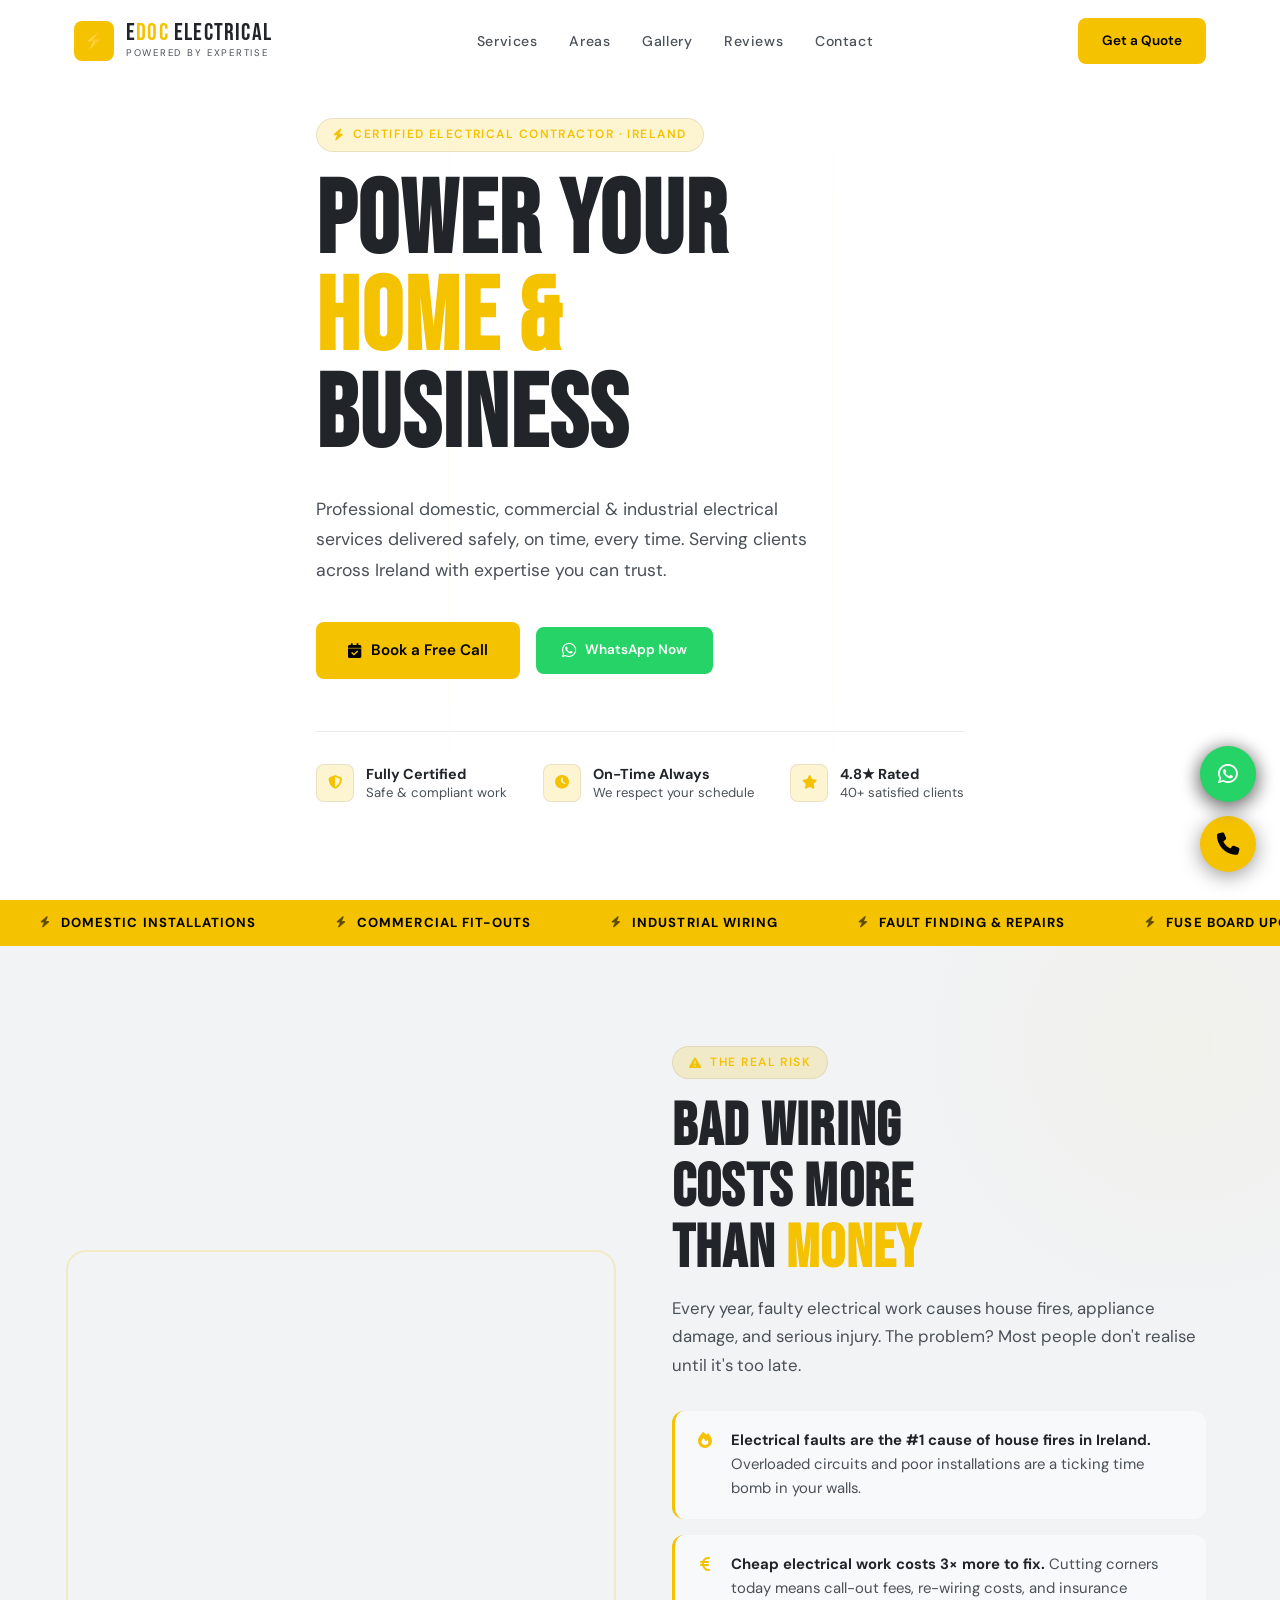
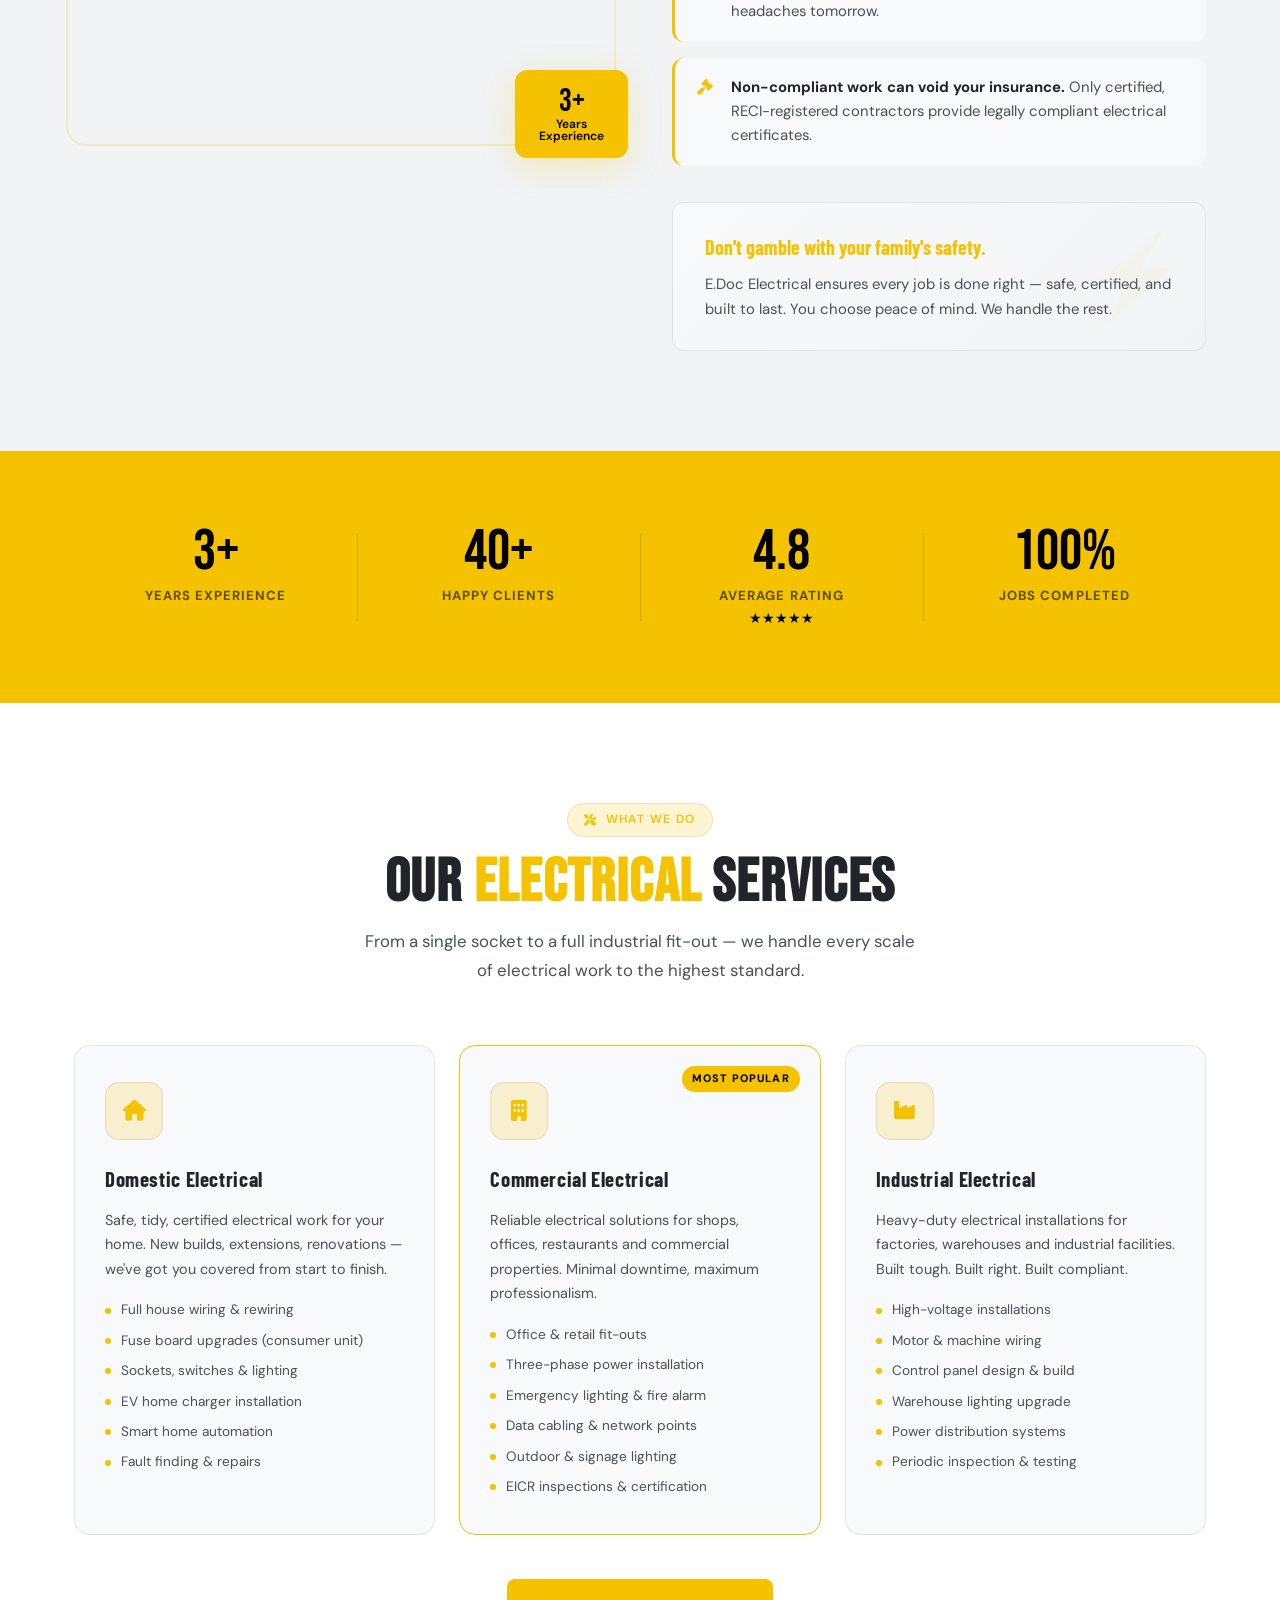
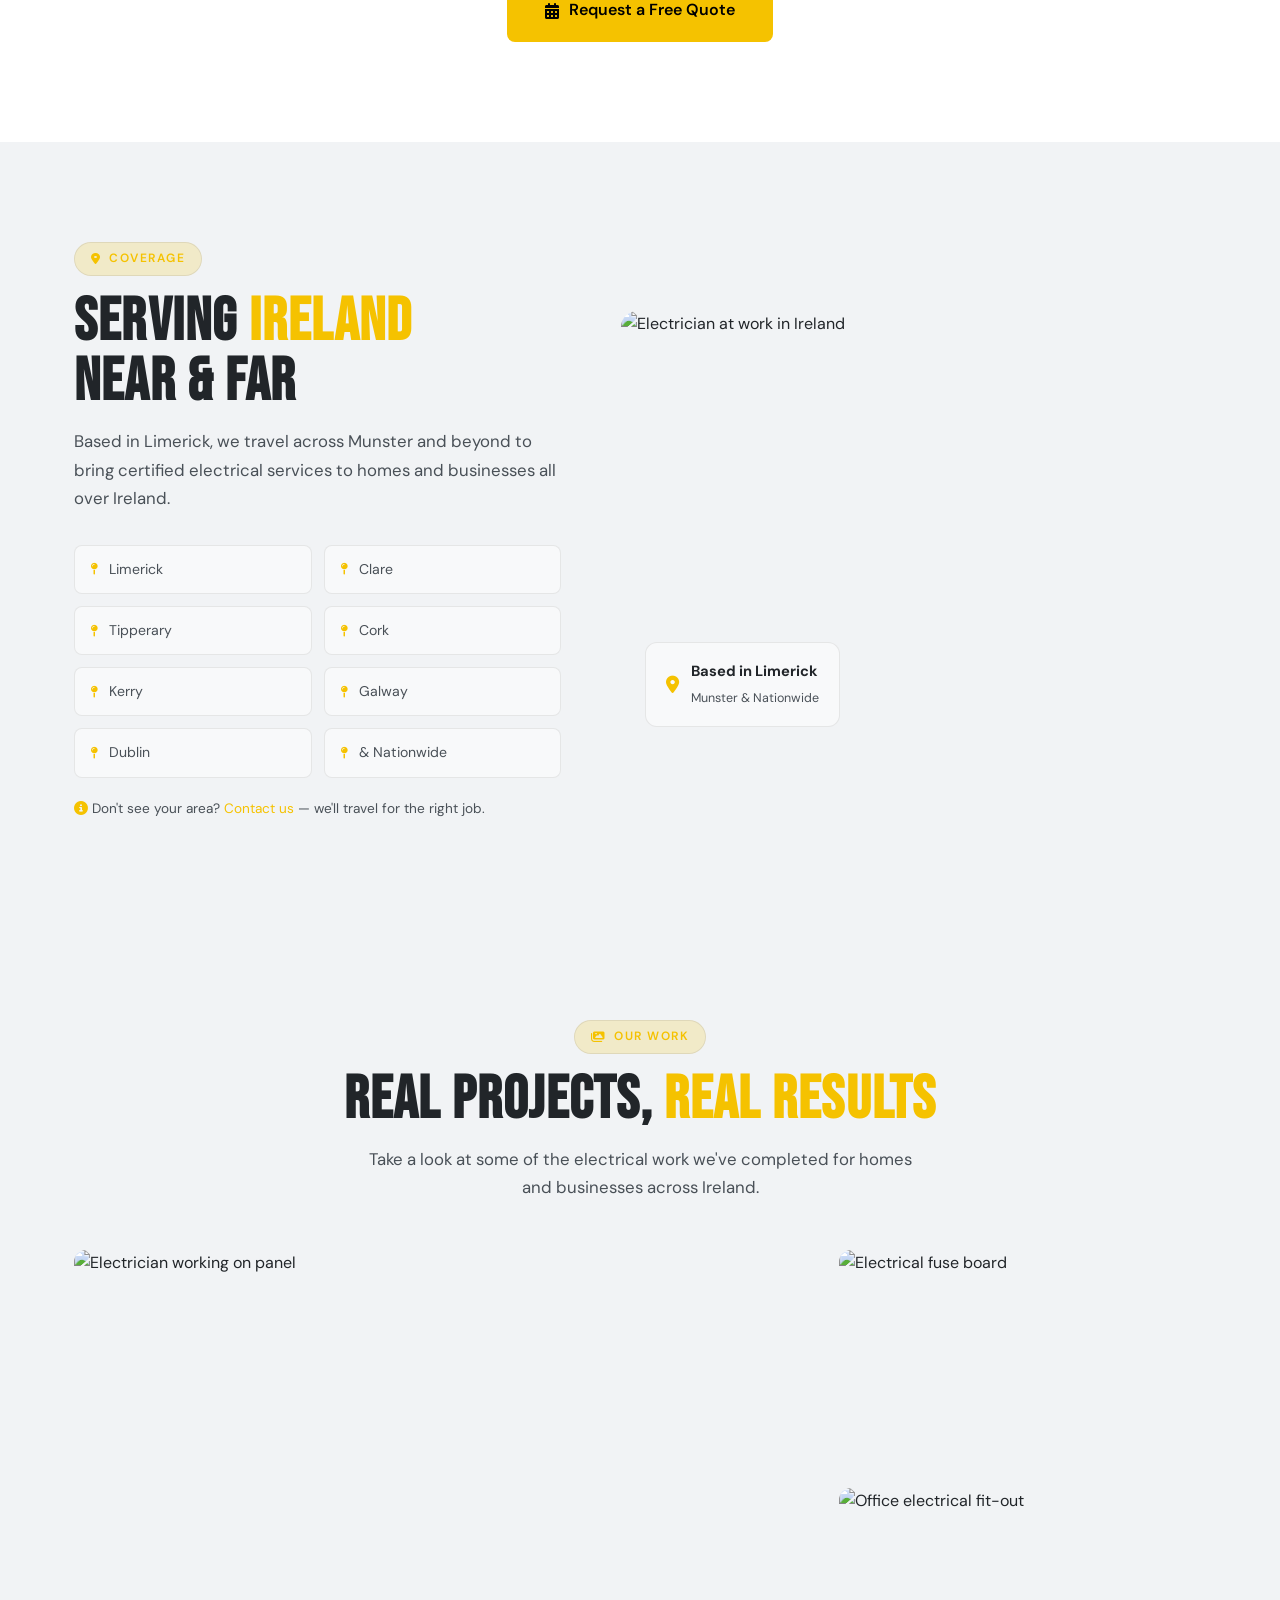
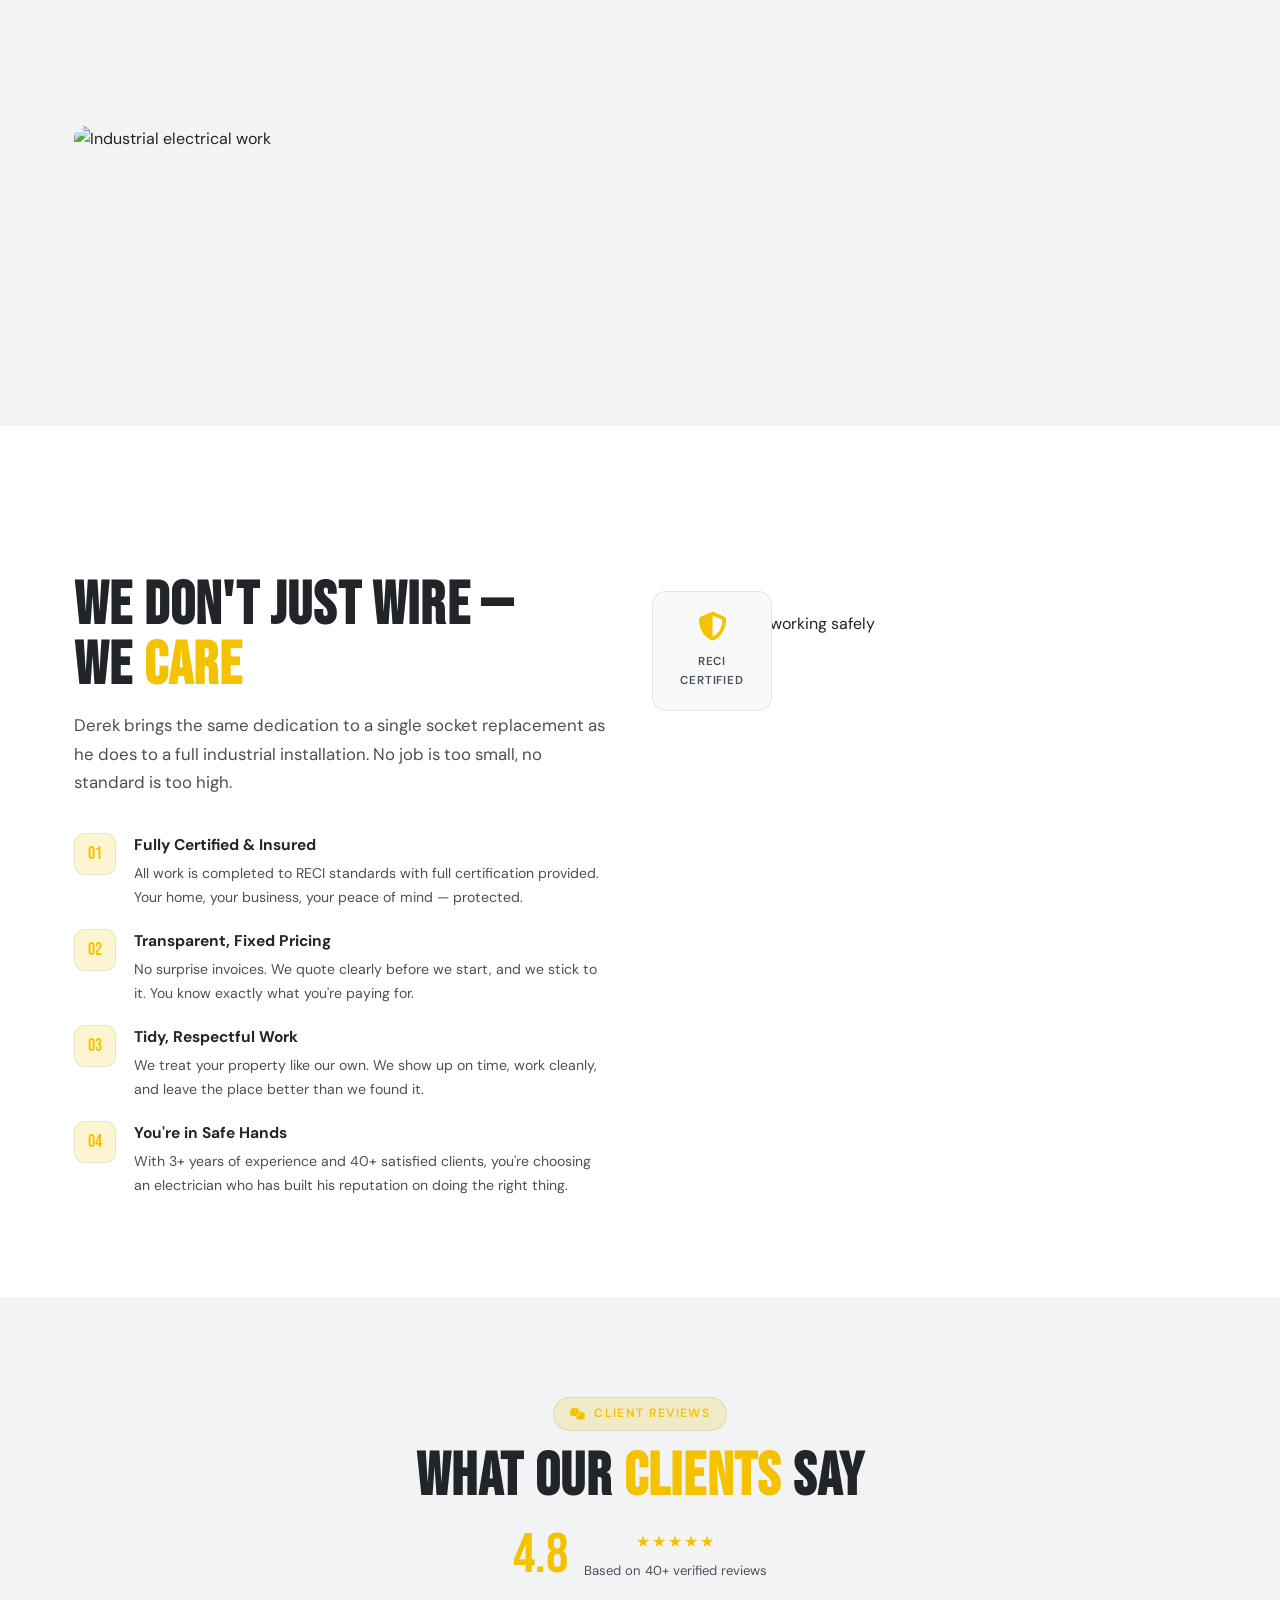
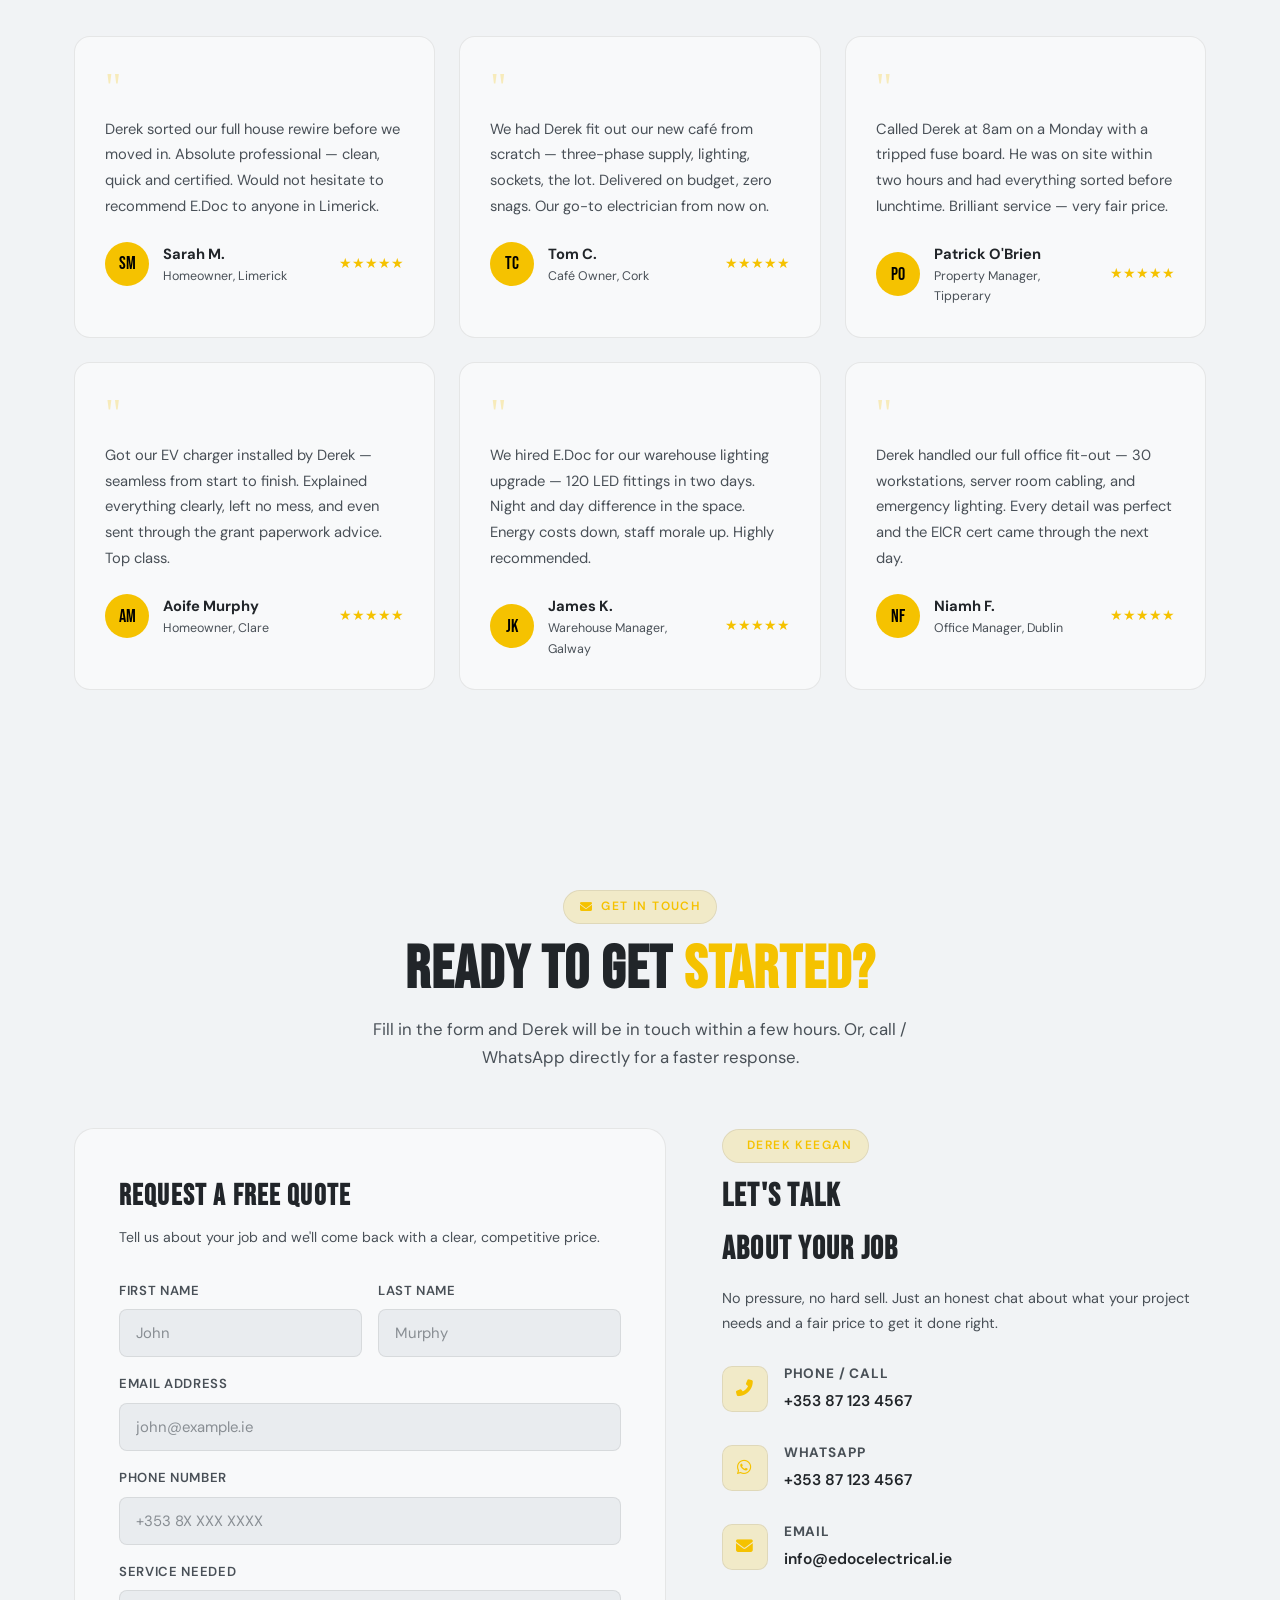
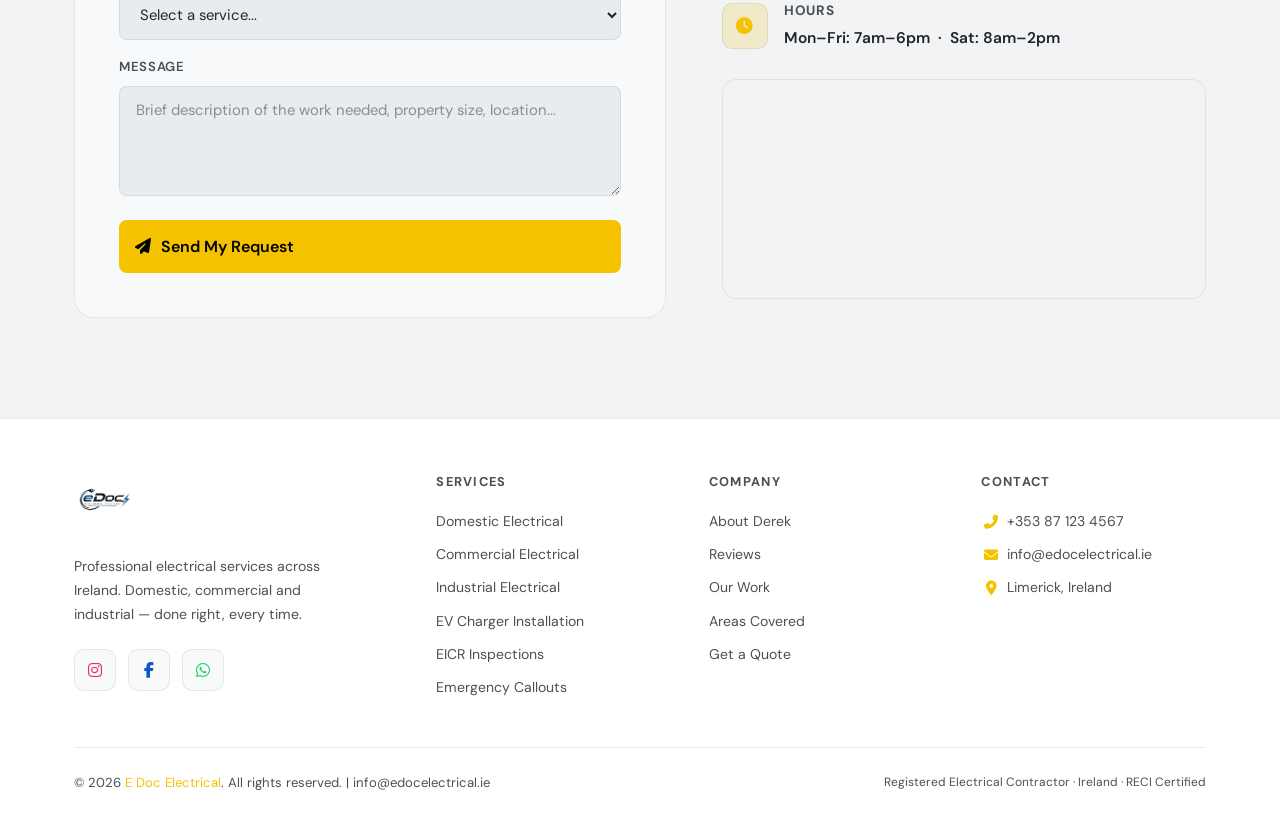
==== index.html @ 32461d90 "Rename index_1.html to index.html for deployment" ====
<!DOCTYPE html>
<html lang="en">
<head>
  <meta charset="UTF-8" />
  <meta name="viewport" content="width=device-width, initial-scale=1.0" />
  <title>E Doc Electrical | Domestic · Commercial · Industrial | Ireland</title>
  <meta name="description" content="Trusted electrical services across Ireland. Domestic, Commercial & Industrial. Fully certified, 3+ years experience, 40+ happy clients. Contact Derek Keegan today." />
  <meta name="keywords" content="electrician ireland, electrical services ireland, domestic electrician, commercial electrician, industrial electrician, Derek Keegan electrician" />
  <!-- Fonts -->
  <link rel="preconnect" href="https://fonts.googleapis.com" />
  <link rel="stylesheet" href="style.css">
  
  <link href="https://fonts.googleapis.com/css2?family=Bebas+Neue&family=DM+Sans:ital,wght@0,300;0,400;0,500;0,600;0,700;1,400&family=Barlow+Condensed:wght@400;500;600;700&display=swap" rel="stylesheet" />
  <!-- Icons -->
  <link rel="stylesheet" href="https://cdnjs.cloudflare.com/ajax/libs/font-awesome/6.5.0/css/all.min.css" />

</head>
<body>

<!-- ============================================================
     FLOATING CTAs
============================================================ -->
<div class="fab-group">
  <a href="https://wa.me/353871234567?text=Hi%20Derek%2C%20I%20want%20your%20service" target="_blank" class="fab fab-wa" title="WhatsApp Us">
    <i class="fab fa-whatsapp"></i>
  </a>
  <a href="tel:+353871234567" class="fab fab-call" title="Call Now">
    <i class="fas fa-phone"></i>
  </a>
</div>

<!-- Lightbox -->
<div class="lightbox" id="lightbox" onclick="closeLightbox()">
  <button class="lightbox-close" onclick="closeLightbox()"><i class="fas fa-times"></i></button>
  <img id="lightbox-img" src="" alt="" />
</div>

<!-- ============================================================
     NAVBAR
============================================================ -->
<nav id="navbar">
  <div class="container nav-inner">
    <a href="#hero" class="nav-logo">
      <div class="logo-icon">⚡</div>
      <div>
        <div class="logo-text">E<span>Doc</span> Electrical</div>
        <span class="logo-sub">Powered by expertise</span>
      </div>
    </a>

    <ul class="nav-links">
      <li><a href="#services">Services</a></li>
      <li><a href="#areas">Areas</a></li>
      <li><a href="#gallery">Gallery</a></li>
      <li><a href="#testimonials">Reviews</a></li>
      <li><a href="#contact">Contact</a></li>
    </ul>

    <div class="nav-cta">
      <a href="#contact" class="btn btn-primary" style="padding:10px 22px; font-size:0.85rem;">
        Get a Quote
      </a>
    </div>

    <button class="hamburger" id="hamburger" onclick="toggleMenu()" aria-label="Menu">
      <span></span><span></span><span></span>
    </button>
  </div>
</nav>

<!-- Mobile menu -->
<div class="mobile-menu" id="mobileMenu">
  <a href="#services" onclick="toggleMenu()">Services</a>
  <a href="#areas" onclick="toggleMenu()">Areas</a>
  <a href="#gallery" onclick="toggleMenu()">Gallery</a>
  <a href="#testimonials" onclick="toggleMenu()">Reviews</a>
  <a href="#contact" onclick="toggleMenu()">Contact</a>
  <a href="tel:+353871234567" style="color:var(--yellow)"><i class="fas fa-phone-alt"></i> +353 87 123 4567</a>
</div>

<!-- ============================================================
     HERO
============================================================ -->
<section id="hero">
  <div class="hero-bg" id="heroBg"></div>
  <div class="hero-overlay"></div>
  <div class="hero-lines"></div>

  <div class="container">
    <div class="hero-content">
      <div class="badge hero-badge">
        <i class="fas fa-bolt"></i> Certified Electrical Contractor · Ireland
      </div>

      <h1 class="hero-title">
        Power Your<br />
        <span>Home &amp;</span><br />
        Business
      </h1>

      <p class="hero-desc">
        Professional domestic, commercial &amp; industrial electrical services delivered safely, on time, every time. Serving clients across Ireland with expertise you can trust.
      </p>

      <div class="hero-actions">
        <a href="#contact" class="btn btn-primary">
          <i class="fas fa-calendar-check"></i> Book a Free Call
        </a>
        <a href="https://wa.me/353871234567?text=Hi%20Derek%2C%20I%20want%20your%20service" target="_blank" class="btn btn-outline btn-whatsapp">
          <i class="fab fa-whatsapp"></i> <span>WhatsApp Now</span>
        </a>
      </div>

      <div class="hero-trust">
        <div class="hero-trust-item">
          <div class="hero-trust-icon"><i class="fas fa-shield-halved"></i></div>
          <div class="hero-trust-label"><strong>Fully Certified</strong>Safe &amp; compliant work</div>
        </div>
        <div class="hero-trust-item">
          <div class="hero-trust-icon"><i class="fas fa-clock"></i></div>
          <div class="hero-trust-label"><strong>On-Time Always</strong>We respect your schedule</div>
        </div>
        <div class="hero-trust-item">
          <div class="hero-trust-icon"><i class="fas fa-star"></i></div>
          <div class="hero-trust-label"><strong>4.8★ Rated</strong>40+ satisfied clients</div>
        </div>
      </div>
    </div>
  </div>

  
</section>

<!-- ============================================================
     TICKER BAR
============================================================ -->
<div class="ticker-bar">
  <div class="ticker-track">
    <!-- doubled for seamless loop -->
    <span class="ticker-item"><i class="fas fa-bolt"></i> Domestic Installations</span>
    <span class="ticker-item"><i class="fas fa-bolt"></i> Commercial Fit-Outs</span>
    <span class="ticker-item"><i class="fas fa-bolt"></i> Industrial Wiring</span>
    <span class="ticker-item"><i class="fas fa-bolt"></i> Fault Finding &amp; Repairs</span>
    <span class="ticker-item"><i class="fas fa-bolt"></i> Fuse Board Upgrades</span>
    <span class="ticker-item"><i class="fas fa-bolt"></i> Emergency Callouts</span>
    <span class="ticker-item"><i class="fas fa-bolt"></i> EV Charger Installation</span>
    <span class="ticker-item"><i class="fas fa-bolt"></i> LED &amp; Lighting Design</span>
    <span class="ticker-item"><i class="fas fa-bolt"></i> Domestic Installations</span>
    <span class="ticker-item"><i class="fas fa-bolt"></i> Commercial Fit-Outs</span>
    <span class="ticker-item"><i class="fas fa-bolt"></i> Industrial Wiring</span>
    <span class="ticker-item"><i class="fas fa-bolt"></i> Fault Finding &amp; Repairs</span>
    <span class="ticker-item"><i class="fas fa-bolt"></i> Fuse Board Upgrades</span>
    <span class="ticker-item"><i class="fas fa-bolt"></i> Emergency Callouts</span>
    <span class="ticker-item"><i class="fas fa-bolt"></i> EV Charger Installation</span>
    <span class="ticker-item"><i class="fas fa-bolt"></i> LED &amp; Lighting Design</span>
  </div>
</div>

<!-- ============================================================
     PROBLEM / AGITATE
============================================================ -->
<section id="problem" class="section-pad">
  <div class="container">
    <div class="problem-grid">
      <!-- Image side -->
      <div class="problem-image reveal-left">
        <img
          src="https://images.unsplash.com/photo-1558618666-fcd25c85cd64?w=800&auto=format&fit=crop&q=80"
          alt="Electrical panel work"
          loading="lazy"
          onerror="this.src='https://images.unsplash.com/photo-1504328345606-18bbc8c9d7d1?w=800&auto=format&fit=crop&q=80'"
        />
        <div class="stat-badge">
          3+<small>Years<br/>Experience</small>
        </div>
      </div>

      <!-- Text side -->
      <div class="reveal-right">
        <div class="badge"><i class="fas fa-exclamation-triangle"></i> The Real Risk</div>
        <h2 class="section-title" style="margin-top:18px;">
          Bad Wiring<br/>
          Costs More<br/>
          Than <span>Money</span>
        </h2>
        <p class="section-sub">
          Every year, faulty electrical work causes house fires, appliance damage, and serious injury. The problem? Most people don't realise until it's too late.
        </p>

        <div class="problem-list">
          <div class="problem-item">
            <i class="fas fa-fire"></i>
            <p><strong>Electrical faults are the #1 cause of house fires in Ireland.</strong> Overloaded circuits and poor installations are a ticking time bomb in your walls.</p>
          </div>
          <div class="problem-item">
            <i class="fas fa-euro-sign"></i>
            <p><strong>Cheap electrical work costs 3× more to fix.</strong> Cutting corners today means call-out fees, re-wiring costs, and insurance headaches tomorrow.</p>
          </div>
          <div class="problem-item">
            <i class="fas fa-gavel"></i>
            <p><strong>Non-compliant work can void your insurance.</strong> Only certified, RECI-registered contractors provide legally compliant electrical certificates.</p>
          </div>
        </div>

        <div class="agitate-box">
          <h3>Don't gamble with your family's safety.</h3>
          <p>E.Doc Electrical ensures every job is done right — safe, certified, and built to last. You choose peace of mind. We handle the rest.</p>
        </div>
      </div>
    </div>
  </div>
</section>

<!-- ============================================================
     STATS
============================================================ -->
<section id="stats">
  <div class="container">
    <div class="stats-grid">
      <div class="stat-item">
        <div class="stat-num"><span class="counter" data-target="3">0</span>+</div>
        <div class="stat-label">Years Experience</div>
      </div>
      <div class="stat-item">
        <div class="stat-num"><span class="counter" data-target="40">0</span>+</div>
        <div class="stat-label">Happy Clients</div>
      </div>
      <div class="stat-item">
        <div class="stat-num">4.8</div>
        <div class="stat-label">Average Rating</div>
        <div class="stat-stars">★★★★★</div>
      </div>
      <div class="stat-item">
        <div class="stat-num"><span class="counter" data-target="100">0</span>%</div>
        <div class="stat-label">Jobs Completed</div>
      </div>
    </div>
  </div>
</section>

<!-- ============================================================
     SERVICES
============================================================ -->
<section id="services" class="section-pad">
  <div class="container">
    <div class="services-header reveal">
      <div class="badge"><i class="fas fa-tools"></i> What We Do</div>
      <h2 class="section-title" style="margin-top:16px;">
        Our <span>Electrical</span> Services
      </h2>
      <p class="section-sub">
        From a single socket to a full industrial fit-out — we handle every scale of electrical work to the highest standard.
      </p>
    </div>

    <div class="services-grid" style="margin-top: 48px;">

      <!-- Domestic -->
      <div class="service-card reveal" style="transition-delay:0.1s">
        <div class="service-icon-wrap"><i class="fas fa-house"></i></div>
        <h3>Domestic Electrical</h3>
        <p>Safe, tidy, certified electrical work for your home. New builds, extensions, renovations — we've got you covered from start to finish.</p>
        <ul class="service-list">
          <li>Full house wiring &amp; rewiring</li>
          <li>Fuse board upgrades (consumer unit)</li>
          <li>Sockets, switches &amp; lighting</li>
          <li>EV home charger installation</li>
          <li>Smart home automation</li>
          <li>Fault finding &amp; repairs</li>
        </ul>
      </div>

      <!-- Commercial -->
      <div class="service-card service-card-featured reveal" style="transition-delay:0.2s">
        <div class="featured-label">Most Popular</div>
        <div class="service-icon-wrap"><i class="fas fa-building"></i></div>
        <h3>Commercial Electrical</h3>
        <p>Reliable electrical solutions for shops, offices, restaurants and commercial properties. Minimal downtime, maximum professionalism.</p>
        <ul class="service-list">
          <li>Office &amp; retail fit-outs</li>
          <li>Three-phase power installation</li>
          <li>Emergency lighting &amp; fire alarm</li>
          <li>Data cabling &amp; network points</li>
          <li>Outdoor &amp; signage lighting</li>
          <li>EICR inspections &amp; certification</li>
        </ul>
      </div>

      <!-- Industrial -->
      <div class="service-card reveal" style="transition-delay:0.3s">
        <div class="service-icon-wrap"><i class="fas fa-industry"></i></div>
        <h3>Industrial Electrical</h3>
        <p>Heavy-duty electrical installations for factories, warehouses and industrial facilities. Built tough. Built right. Built compliant.</p>
        <ul class="service-list">
          <li>High-voltage installations</li>
          <li>Motor &amp; machine wiring</li>
          <li>Control panel design &amp; build</li>
          <li>Warehouse lighting upgrade</li>
          <li>Power distribution systems</li>
          <li>Periodic inspection &amp; testing</li>
        </ul>
      </div>

    </div>

    <div style="text-align:center; margin-top:44px;" class="reveal">
      <a href="#contact" class="btn btn-primary" style="font-size:1rem; padding:16px 36px;">
        <i class="fas fa-calendar-alt"></i> Request a Free Quote
      </a>
    </div>
  </div>
</section>

<!-- ============================================================
     AREAS WE SERVE
============================================================ -->
<section id="areas" class="section-pad">
  <div class="container">
    <div class="areas-grid">
      <div>
        <div class="badge reveal"><i class="fas fa-map-marker-alt"></i> Coverage</div>
        <h2 class="section-title reveal" style="margin-top:16px;">
          Serving <span>Ireland</span><br/>
          Near &amp; Far
        </h2>
        <p class="section-sub reveal">
          Based in Limerick, we travel across Munster and beyond to bring certified electrical services to homes and businesses all over Ireland.
        </p>

        <div class="areas-list">
          <div class="area-chip reveal"><i class="fas fa-map-pin"></i> Limerick</div>
          <div class="area-chip reveal"><i class="fas fa-map-pin"></i> Clare</div>
          <div class="area-chip reveal"><i class="fas fa-map-pin"></i> Tipperary</div>
          <div class="area-chip reveal"><i class="fas fa-map-pin"></i> Cork</div>
          <div class="area-chip reveal"><i class="fas fa-map-pin"></i> Kerry</div>
          <div class="area-chip reveal"><i class="fas fa-map-pin"></i> Galway</div>
          <div class="area-chip reveal"><i class="fas fa-map-pin"></i> Dublin</div>
          <div class="area-chip reveal"><i class="fas fa-map-pin"></i> &amp; Nationwide</div>
        </div>

        <p style="font-size:0.85rem; color:var(--text-muted); margin-top:20px;">
          <i class="fas fa-info-circle" style="color:var(--yellow)"></i> Don't see your area? <a href="#contact" style="color:var(--yellow)">Contact us</a> — we'll travel for the right job.
        </p>
      </div>

      <div class="areas-image reveal-right">
        <img
          src="https://images.unsplash.com/photo-1564501049412-61c2a3083791?w=800&auto=format&fit=crop&q=80"
          alt="Electrician at work in Ireland"
          loading="lazy"
          onerror="this.src='https://images.unsplash.com/photo-1621905251918-48416bd8575a?w=800&auto=format&fit=crop&q=80'"
        />
        <div class="map-overlay">
          <i class="fas fa-map-marker-alt"></i>
          <div>
            <strong>Based in Limerick</strong>
            <span>Munster &amp; Nationwide</span>
          </div>
        </div>
      </div>
    </div>
  </div>
</section>

<!-- ============================================================
     GALLERY
============================================================ -->
<section id="gallery" class="section-pad" style="background:var(--bg-section);">
  <div class="container">
    <div class="gallery-header reveal">
      <div class="badge"><i class="fas fa-images"></i> Our Work</div>
      <h2 class="section-title" style="margin-top:16px;">
        Real Projects, <span>Real Results</span>
      </h2>
      <p class="section-sub" style="margin:14px auto 0;">
        Take a look at some of the electrical work we've completed for homes and businesses across Ireland.
      </p>
    </div>

    <div class="gallery-grid" style="margin-top:44px;">
      <div class="gallery-item reveal" onclick="openLightbox(this)">
        <img
          src="https://images.unsplash.com/photo-1621905251918-48416bd8575a?w=1000&auto=format&fit=crop&q=80"
          alt="Electrician working on panel"
          loading="lazy"
        />
        <div class="gallery-overlay">
          <div class="gallery-label"><i class="fas fa-expand-alt"></i> Commercial Panel Upgrade · Limerick</div>
        </div>
      </div>
      <div class="gallery-item reveal" style="transition-delay:0.1s" onclick="openLightbox(this)">
        <img
          src="https://images.unsplash.com/photo-1558618666-fcd25c85cd64?w=700&auto=format&fit=crop&q=80"
          alt="Electrical fuse board"
          loading="lazy"
        />
        <div class="gallery-overlay">
          <div class="gallery-label"><i class="fas fa-expand-alt"></i> Fuse Board Replacement · Clare</div>
        </div>
      </div>
      <div class="gallery-item reveal" style="transition-delay:0.15s" onclick="openLightbox(this)">
        <img
          src="https://images.unsplash.com/photo-1497366216548-37526070297c?w=700&auto=format&fit=crop&q=80"
          alt="Office electrical fit-out"
          loading="lazy"
        />
        <div class="gallery-overlay">
          <div class="gallery-label"><i class="fas fa-expand-alt"></i> Office Fit-Out · Cork</div>
        </div>
      </div>
      <div class="gallery-item reveal" style="transition-delay:0.2s" onclick="openLightbox(this)">
        <img
          src="https://images.unsplash.com/photo-1504328345606-18bbc8c9d7d1?w=700&auto=format&fit=crop&q=80"
          alt="Industrial electrical work"
          loading="lazy"
        />
        <div class="gallery-overlay">
          <div class="gallery-label"><i class="fas fa-expand-alt"></i> Industrial Wiring · Tipperary</div>
        </div>
      </div>
    </div>
  </div>
</section>

<!-- ============================================================
     WHY CHOOSE US
============================================================ -->
<section id="why" class="section-pad">
  <div class="container">
    <div class="why-grid">
      <div>
        <div class="badge reveal"><i class="fas fa-star"></i> Why E.Doc Electrical</div>
        <h2 class="section-title reveal" style="margin-top:16px;">
          We Don't Just Wire —<br/> We <span>Care</span>
        </h2>
        <p class="section-sub reveal">
          Derek brings the same dedication to a single socket replacement as he does to a full industrial installation. No job is too small, no standard is too high.
        </p>

        <div class="why-list">
          <div class="why-item reveal">
            <div class="why-num">01</div>
            <div class="why-text">
              <h4>Fully Certified &amp; Insured</h4>
              <p>All work is completed to RECI standards with full certification provided. Your home, your business, your peace of mind — protected.</p>
            </div>
          </div>
          <div class="why-item reveal">
            <div class="why-num">02</div>
            <div class="why-text">
              <h4>Transparent, Fixed Pricing</h4>
              <p>No surprise invoices. We quote clearly before we start, and we stick to it. You know exactly what you're paying for.</p>
            </div>
          </div>
          <div class="why-item reveal">
            <div class="why-num">03</div>
            <div class="why-text">
              <h4>Tidy, Respectful Work</h4>
              <p>We treat your property like our own. We show up on time, work cleanly, and leave the place better than we found it.</p>
            </div>
          </div>
          <div class="why-item reveal">
            <div class="why-num">04</div>
            <div class="why-text">
              <h4>You're in Safe Hands</h4>
              <p>With 3+ years of experience and 40+ satisfied clients, you're choosing an electrician who has built his reputation on doing the right thing.</p>
            </div>
          </div>
        </div>
      </div>

      <div class="why-image-col reveal-right">
        <img
          src="https://images.unsplash.com/photo-1530124566582-a618bc2615dc?w=800&auto=format&fit=crop&q=80"
          alt="Electrician working safely"
          loading="lazy"
          onerror="this.src='https://images.unsplash.com/photo-1621905251918-48416bd8575a?w=800&auto=format&fit=crop&q=80'"
        />
        <div class="cert-badge">
          <i class="fas fa-shield-halved"></i>
          <p>RECI<br/>Certified</p>
        </div>
      </div>
    </div>
  </div>
</section>

<!-- ============================================================
     TESTIMONIALS
============================================================ -->
<section id="testimonials" class="section-pad">
  <div class="container">
    <div class="testimonials-header reveal">
      <div class="badge"><i class="fas fa-comments"></i> Client Reviews</div>
      <h2 class="section-title" style="margin-top:16px;">
        What Our <span>Clients</span> Say
      </h2>
      <div class="reviews-overall">
        <div class="big-score">4.8</div>
        <div class="stars-col">
          <div class="stars">★★★★★</div>
          <div class="reviews-count">Based on 40+ verified reviews</div>
        </div>
      </div>
    </div>

    <div class="testimonials-track" style="margin-top:48px;">

      <div class="review-card reveal" style="transition-delay:0.1s">
        <div class="review-quote">"</div>
        <p class="review-text">Derek sorted our full house rewire before we moved in. Absolute professional — clean, quick and certified. Would not hesitate to recommend E.Doc to anyone in Limerick.</p>
        <div class="review-author">
          <div class="review-avatar">SM</div>
          <div>
            <div class="review-name">Sarah M.</div>
            <div class="review-role">Homeowner, Limerick</div>
          </div>
          <div style="margin-left:auto; color:var(--yellow); font-size:0.85rem;">★★★★★</div>
        </div>
      </div>

      <div class="review-card reveal" style="transition-delay:0.2s">
        <div class="review-quote">"</div>
        <p class="review-text">We had Derek fit out our new café from scratch — three-phase supply, lighting, sockets, the lot. Delivered on budget, zero snags. Our go-to electrician from now on.</p>
        <div class="review-author">
          <div class="review-avatar">TC</div>
          <div>
            <div class="review-name">Tom C.</div>
            <div class="review-role">Café Owner, Cork</div>
          </div>
          <div style="margin-left:auto; color:var(--yellow); font-size:0.85rem;">★★★★★</div>
        </div>
      </div>

      <div class="review-card reveal" style="transition-delay:0.3s">
        <div class="review-quote">"</div>
        <p class="review-text">Called Derek at 8am on a Monday with a tripped fuse board. He was on site within two hours and had everything sorted before lunchtime. Brilliant service — very fair price.</p>
        <div class="review-author">
          <div class="review-avatar">PO</div>
          <div>
            <div class="review-name">Patrick O'Brien</div>
            <div class="review-role">Property Manager, Tipperary</div>
          </div>
          <div style="margin-left:auto; color:var(--yellow); font-size:0.85rem;">★★★★★</div>
        </div>
      </div>

      <div class="review-card reveal" style="transition-delay:0.1s">
        <div class="review-quote">"</div>
        <p class="review-text">Got our EV charger installed by Derek — seamless from start to finish. Explained everything clearly, left no mess, and even sent through the grant paperwork advice. Top class.</p>
        <div class="review-author">
          <div class="review-avatar">AM</div>
          <div>
            <div class="review-name">Aoife Murphy</div>
            <div class="review-role">Homeowner, Clare</div>
          </div>
          <div style="margin-left:auto; color:var(--yellow); font-size:0.85rem;">★★★★★</div>
        </div>
      </div>

      <div class="review-card reveal" style="transition-delay:0.2s">
        <div class="review-quote">"</div>
        <p class="review-text">We hired E.Doc for our warehouse lighting upgrade — 120 LED fittings in two days. Night and day difference in the space. Energy costs down, staff morale up. Highly recommended.</p>
        <div class="review-author">
          <div class="review-avatar">JK</div>
          <div>
            <div class="review-name">James K.</div>
            <div class="review-role">Warehouse Manager, Galway</div>
          </div>
          <div style="margin-left:auto; color:var(--yellow); font-size:0.85rem;">★★★★★</div>
        </div>
      </div>

      <div class="review-card reveal" style="transition-delay:0.3s">
        <div class="review-quote">"</div>
        <p class="review-text">Derek handled our full office fit-out — 30 workstations, server room cabling, and emergency lighting. Every detail was perfect and the EICR cert came through the next day.</p>
        <div class="review-author">
          <div class="review-avatar">NF</div>
          <div>
            <div class="review-name">Niamh F.</div>
            <div class="review-role">Office Manager, Dublin</div>
          </div>
          <div style="margin-left:auto; color:var(--yellow); font-size:0.85rem;">★★★★★</div>
        </div>
      </div>

    </div>
  </div>
</section>

<!-- ============================================================
     CONTACT
============================================================ -->
<section id="contact" class="section-pad">
  <div class="container">
    <div style="text-align:center; margin-bottom:56px;" class="reveal">
      <div class="badge"><i class="fas fa-envelope"></i> Get In Touch</div>
      <h2 class="section-title" style="margin-top:16px;">
        Ready to Get <span>Started?</span>
      </h2>
      <p class="section-sub" style="margin:14px auto 0;">
        Fill in the form and Derek will be in touch within a few hours. Or, call / WhatsApp directly for a faster response.
      </p>
    </div>

    <div class="contact-grid">

      <!-- Form -->
      <div class="contact-form-wrap reveal-left">
        <h3>Request a Free Quote</h3>
        <p>Tell us about your job and we'll come back with a clear, competitive price.</p>

        <form id="contactForm">
          <div class="form-row">
            <div class="field">
              <label>First Name</label>
              <input type="text" placeholder="John" required />
            </div>
            <div class="field">
              <label>Last Name</label>
              <input type="text" placeholder="Murphy" required />
            </div>
          </div>

          <div class="field">
            <label>Email Address</label>
            <input type="email" placeholder="john@example.ie" required />
          </div>

          <div class="field">
            <label>Phone Number</label>
            <input type="tel" placeholder="+353 8X XXX XXXX" />
          </div>

          <div class="field">
            <label>Service Needed</label>
            <select required>
              <option value="" disabled selected>Select a service...</option>
              <option>Domestic — Full Rewire</option>
              <option>Domestic — Fuse Board Upgrade</option>
              <option>Domestic — EV Charger</option>
              <option>Domestic — General / Repairs</option>
              <option>Commercial — Office / Retail Fit-Out</option>
              <option>Commercial — EICR Inspection</option>
              <option>Industrial — Wiring &amp; Fit-Out</option>
              <option>Industrial — Lighting Upgrade</option>
              <option>Other / Not Sure</option>
            </select>
          </div>

          <div class="field">
            <label>Message</label>
            <textarea placeholder="Brief description of the work needed, property size, location..."></textarea>
          </div>

          <button type="submit" class="btn btn-primary form-submit">
            <i class="fas fa-paper-plane"></i> Send My Request
          </button>
        </form>

        <div class="form-success" id="formSuccess">
          <i class="fas fa-circle-check"></i>
          <h4>Message Received!</h4>
          <p>Derek will be in touch with you within a few hours. For urgent work, WhatsApp him directly.</p>
        </div>
      </div>

      <!-- Info -->
      <div class="contact-info reveal-right">
        <div class="contact-info-header">
          <div class="badge"><i class="fas fa-user-hard-hat"></i> Derek Keegan</div>
          <h3>Let's Talk<br/>About Your Job</h3>
          <p>No pressure, no hard sell. Just an honest chat about what your project needs and a fair price to get it done right.</p>
        </div>

        <div class="contact-detail">
          <div class="contact-detail-icon"><i class="fas fa-phone-alt"></i></div>
          <div class="contact-detail-text">
            <strong>Phone / Call</strong>
            <a href="tel:+353871234567">+353 87 123 4567</a>
          </div>
        </div>

        <div class="contact-detail">
          <div class="contact-detail-icon"><i class="fab fa-whatsapp"></i></div>
          <div class="contact-detail-text">
            <strong>WhatsApp</strong>
            <a href="https://wa.me/353871234567?text=Hi%20Derek%2C%20I%20want%20your%20service" target="_blank">+353 87 123 4567</a>
          </div>
        </div>

        <div class="contact-detail">
          <div class="contact-detail-icon"><i class="fas fa-envelope"></i></div>
          <div class="contact-detail-text">
            <strong>Email</strong>
            <a href="mailto:info@edocelectrical.ie">info@edocelectrical.ie</a>
          </div>
        </div>

        <div class="contact-detail">
          <div class="contact-detail-icon"><i class="fas fa-clock"></i></div>
          <div class="contact-detail-text">
            <strong>Hours</strong>
            <span>Mon–Fri: 7am–6pm &nbsp;·&nbsp; Sat: 8am–2pm</span>
          </div>
        </div>

        <!-- Map — Limerick, Ireland (dummy location) -->
        <div class="map-wrapper">
          <iframe
            src="https://www.google.com/maps/embed?pb=!1m18!1m12!1m3!1d38610.89345!2d-8.6305!3d52.6638!2m3!1f0!2f0!3f0!3m2!1i1024!2i768!4f13.1!3m3!1m2!1s0x485b5d2e69e3d8e1%3A0x7e48e7b8d3c5d3e8!2sLimerick%2C%20Ireland!5e0!3m2!1sen!2sie!4v1700000000000!5m2!1sen!2sie"
            allowfullscreen=""
            loading="lazy"
            referrerpolicy="no-referrer-when-downgrade"
            title="E.Doc Electrical Location — Limerick, Ireland"
          ></iframe>
        </div>


      </div>
    </div>
  </div>
</section>

<!-- ============================================================
     FOOTER
============================================================ -->
<footer>
  <div class="container">
    <div class="footer-grid">

      <div class="footer-brand">
        <a href="#hero" class="nav-logo" style="display:inline-flex;">
          <img src="assests/logo-removebg-preview.png" alt="E.Doc Electrical Logo" class="footer-logo-img" style="height:60px; width:auto; object-fit:contain;" />
        </a>
        <p>Professional electrical services across Ireland. Domestic, commercial and industrial — done right, every time.</p>
        <div class="contact-social">
          <a href="#" class="social-link instagram" aria-label="Instagram"><i class="fab fa-instagram"></i></a>
          <a href="#" class="social-link facebook" aria-label="Facebook"><i class="fab fa-facebook-f"></i></a>
          <a href="https://wa.me/353871234567?text=Hi%20Derek%2C%20I%20want%20your%20service" target="_blank" class="social-link whatsapp" aria-label="WhatsApp"><i class="fab fa-whatsapp"></i></a>
        </div>
      </div>

      <div class="footer-col">
        <h4>Services</h4>
        <ul>
          <li><a href="#services">Domestic Electrical</a></li>
          <li><a href="#services">Commercial Electrical</a></li>
          <li><a href="#services">Industrial Electrical</a></li>
          <li><a href="#services">EV Charger Installation</a></li>
          <li><a href="#services">EICR Inspections</a></li>
          <li><a href="#services">Emergency Callouts</a></li>
        </ul>
      </div>

      <div class="footer-col">
        <h4>Company</h4>
        <ul>
          <li><a href="#why">About Derek</a></li>
          <li><a href="#testimonials">Reviews</a></li>
          <li><a href="#gallery">Our Work</a></li>
          <li><a href="#areas">Areas Covered</a></li>
          <li><a href="#contact">Get a Quote</a></li>
        </ul>
      </div>

      <div class="footer-col">
        <h4>Contact</h4>
        <ul>
          <li><a href="tel:+353871234567"><i class="fas fa-phone-alt" style="color:var(--yellow); margin-right:6px;"></i>+353 87 123 4567</a></li>
          <li><a href="mailto:info@edocelectrical.ie"><i class="fas fa-envelope" style="color:var(--yellow); margin-right:6px;"></i>info@edocelectrical.ie</a></li>
          <li><a href="#areas"><i class="fas fa-map-marker-alt" style="color:var(--yellow); margin-right:6px;"></i>Limerick, Ireland</a></li>
        </ul>
      </div>

    </div>

    <div class="footer-bottom">
      <p>© 2026 <span>E Doc Electrical</span>. All rights reserved. | <a href="mailto:info@edocelectrical.ie" style="color:var(--text-muted)">info@edocelectrical.ie</a></p>
      <p style="font-size:0.75rem;">Registered Electrical Contractor · Ireland · RECI Certified</p>
    </div>
  </div>
</footer>
  <script src="script.js"></script>
</body>
</html>
---- style.css ----
/* =============================================
       ROOT VARIABLES & RESET
    ============================================= */
    :root {
      --bg: #FFFFFF;
      --bg-card: #F8F9FA;
      --bg-section: #F1F3F5;
      --navy: #E9ECEF;
      --yellow: #F5C200;
      --yellow-glow: rgba(245, 194, 0, 0.18);
      --yellow-dark: #C49C00;
      --blue-accent: #0A58CA;
      --text: #212529;
      --text-muted: #495057;
      --border: rgba(0, 0, 0, 0.08);
      --radius: 12px;
      --transition: 0.35s cubic-bezier(0.4, 0, 0.2, 1);
    }

    *, *::before, *::after { box-sizing: border-box; margin: 0; padding: 0; }

    html { scroll-behavior: smooth; font-size: 16px; }

    body {
      background: var(--bg);
      color: var(--text);
      font-family: 'DM Sans', sans-serif;
      line-height: 1.65;
      overflow-x: hidden;
    }

    img { display: block; max-width: 100%; }
    a { text-decoration: none; color: inherit; }
    ul { list-style: none; }

    /* =============================================
       SCROLLBAR
    ============================================= */
    ::-webkit-scrollbar { width: 6px; }
    ::-webkit-scrollbar-track { background: var(--bg); }
    ::-webkit-scrollbar-thumb { background: var(--yellow); border-radius: 4px; }

    /* =============================================
       UTILITY
    ============================================= */
    .container { max-width: 1180px; margin: 0 auto; padding: 0 24px; }
    .section-pad { padding: 100px 0; }
    .section-pad-sm { padding: 70px 0; }

    .badge {
      display: inline-flex; align-items: center; gap: 8px;
      background: var(--yellow-glow);
      border: 1px solid var(--border);
      color: var(--yellow);
      font-size: 0.75rem;
      font-weight: 600;
      letter-spacing: 0.12em;
      text-transform: uppercase;
      padding: 6px 16px;
      border-radius: 100px;
    }

    .section-title {
      font-family: 'Bebas Neue', sans-serif;
      font-size: clamp(2.4rem, 5vw, 3.8rem);
      line-height: 1;
      letter-spacing: 0.02em;
      color: var(--text);
    }

    .section-title span { color: var(--yellow); }

    .section-sub {
      font-size: 1.05rem;
      color: var(--text-muted);
      max-width: 560px;
      margin-top: 14px;
      line-height: 1.7;
    }

    .btn {
      display: inline-flex; align-items: center; gap: 10px;
      padding: 14px 30px;
      border-radius: 8px;
      font-family: 'DM Sans', sans-serif;
      font-size: 0.95rem;
      font-weight: 600;
      cursor: pointer;
      border: 2px solid transparent;
      transition: var(--transition);
      white-space: nowrap;
    }

    .btn-primary {
      background: var(--yellow);
      color: #000;
    }
    .btn-primary:hover {
      background: var(--blue-accent);
      color: #fff;
      transform: translateY(-2px);
      box-shadow: 0 4px 20px rgba(10,88,202,0.25);
    }

    .btn-outline {
      background: transparent;
      border-color: rgba(0,0,0,0.2);
      color: var(--text);
    }
    .btn-outline:hover {
      border-color: var(--blue-accent);
      color: var(--blue-accent);
      transform: translateY(-2px);
    }

    /* WhatsApp CTA button — green brand style */
    .btn-whatsapp {
      display: inline-flex;
      align-items: center;
      gap: 8px;
      padding: 10px 24px;
      font-size: 0.85rem;
      background: #25D366 !important;
      border-color: #25D366 !important;
      color: #fff !important;
    }
    .btn-whatsapp i {
      font-size: 1.05rem;
      display: flex;
      align-items: center;
      justify-content: center;
      line-height: 1;
    }
    .btn-whatsapp:hover {
      background: #1ebe5d !important;
      border-color: #1ebe5d !important;
      color: #fff !important;
      transform: translateY(-2px);
    }

    /* Global icon alignment for buttons */
    .btn i {
      display: inline-flex;
      align-items: center;
      justify-content: center;
      line-height: 1;
    }
    .form-submit i {
      display: inline-flex;
      align-items: center;
      justify-content: center;
    }

    /* Reveal animations */
    .reveal {
      opacity: 0;
      transform: translateY(36px);
      transition: opacity 0.7s ease, transform 0.7s ease;
    }
    .reveal.visible {
      opacity: 1;
      transform: translateY(0);
    }
    .reveal-left {
      opacity: 0;
      transform: translateX(-40px);
      transition: opacity 0.7s ease, transform 0.7s ease;
    }
    .reveal-left.visible { opacity: 1; transform: translateX(0); }
    .reveal-right {
      opacity: 0;
      transform: translateX(40px);
      transition: opacity 0.7s ease, transform 0.7s ease;
    }
    .reveal-right.visible { opacity: 1; transform: translateX(0); }

    /* =============================================
       FLOATING CTAs
    ============================================= */
    .fab-group {
      position: fixed;
      bottom: 28px; right: 24px;
      display: flex; flex-direction: column; gap: 14px;
      z-index: 9999;
    }

    .fab-group .fab {
      width: 56px; height: 56px;
      border-radius: 50%;
      display: flex; align-items: center; justify-content: center;
      font-size: 1.4rem;
      cursor: pointer;
      box-shadow: 0 4px 20px rgba(0,0,0,0.4);
      transition: var(--transition);
      border: none;
      position: relative;
    }
    .fab-group .fab i {
      display: flex;
      align-items: center;
      justify-content: center;
      width: 100%;
      height: 100%;
      position: relative;
      z-index: 2;
    }
    .fab-group .fab:hover { transform: scale(1.12); }

    .fab-group .fab-wa { background: #25D366; color: #fff; }
    .fab-group .fab-call { background: var(--yellow); color: #000; }

    /* WhatsApp pulse ring */
    .fab-group .fab-wa::after {
      content: '';
      position: absolute;
      top: 0; left: 0;
      width: 56px; height: 56px;
      border-radius: 50%;
      background: rgba(37, 211, 102, 0.25);
      animation: pulse-ring 1.8s ease-out infinite;
      z-index: 1;
    }
    @keyframes pulse-ring {
      0% { transform: scale(1); opacity: 1; }
      100% { transform: scale(1.8); opacity: 0; }
    }

    /* =============================================
       NAVBAR
    ============================================= */
    #navbar {
      position: fixed; top: 0; left: 0; right: 0;
      z-index: 1000;
      padding: 18px 0;
      transition: all 0.4s ease;
    }
    #navbar.scrolled {
      background: rgba(255, 255, 255, 0.97);
      backdrop-filter: blur(16px);
      padding: 12px 0;
      border-bottom: 1px solid var(--border);
      box-shadow: 0 2px 30px rgba(0,0,0,0.05);
    }

    .nav-inner {
      display: flex;
      align-items: center;
      justify-content: space-between;
      gap: 20px;
    }

    .nav-logo {
      display: flex; align-items: center; gap: 12px;
    }
    .logo-img {
      height: 48px;
      width: auto;
      object-fit: contain;
      filter: brightness(1.1);
      transition: var(--transition);
    }
    #navbar.scrolled .logo-img {
      height: 40px;
    }
    .footer-logo-img {
      height: 52px;
    }
    .logo-icon {
      width: 40px; height: 40px;
      background: var(--yellow);
      border-radius: 8px;
      display: flex; align-items: center; justify-content: center;
      font-size: 1.1rem; color: #fff; font-weight: 900;
    }
    .logo-text {
      font-family: 'Bebas Neue', sans-serif;
      font-size: 1.5rem;
      letter-spacing: 0.05em;
      line-height: 1;
    }
    .logo-text span { color: var(--yellow); }
    .logo-sub {
      font-size: 0.6rem;
      letter-spacing: 0.18em;
      color: var(--text-muted);
      text-transform: uppercase;
      display: block;
    }

    .nav-links {
      display: flex; align-items: center; gap: 32px;
    }
    .nav-links a {
      font-size: 0.88rem;
      font-weight: 500;
      color: var(--text-muted);
      letter-spacing: 0.04em;
      transition: color 0.25s;
      position: relative;
    }
    .nav-links a::after {
      content: '';
      position: absolute; bottom: -3px; left: 0;
      width: 0; height: 2px;
      background: var(--blue-accent);
      transition: width 0.3s;
    }
    .nav-links a:hover { color: var(--blue-accent); }
    .nav-links a:hover::after { width: 100%; }

    .nav-cta {
      display: flex; align-items: center; gap: 12px;
    }
    .nav-phone {
      display: flex; align-items: center; gap: 8px;
      font-size: 0.9rem; font-weight: 700;
      color: var(--yellow);
    }

    .hamburger {
      display: none;
      flex-direction: column; gap: 5px;
      cursor: pointer; background: none; border: none; padding: 4px;
    }
    .hamburger span {
      display: block; width: 26px; height: 2px;
      background: var(--text);
      border-radius: 2px;
      transition: var(--transition);
    }
    .hamburger.open span:nth-child(1) { transform: rotate(45deg) translate(5px, 5px); }
    .hamburger.open span:nth-child(2) { opacity: 0; }
    .hamburger.open span:nth-child(3) { transform: rotate(-45deg) translate(5px, -5px); }

    .mobile-menu {
      display: none;
      position: fixed;
      top: 0; left: 0; right: 0; bottom: 0;
      background: var(--bg);
      z-index: 999;
      padding: 100px 32px 32px;
      flex-direction: column;
      gap: 24px;
    }
    .mobile-menu.open { display: flex; }
    .mobile-menu a {
      font-family: 'Bebas Neue', sans-serif;
      font-size: 2.2rem;
      letter-spacing: 0.06em;
      color: var(--text);
      border-bottom: 1px solid var(--border);
      padding-bottom: 16px;
      transition: color 0.25s;
    }
    .mobile-menu a:hover { color: var(--yellow); }

    /* =============================================
       HERO
    ============================================= */
    #hero {
      min-height: 100vh;
      position: relative;
      display: flex; align-items: center;
      overflow: hidden;
    }

    .hero-bg {
      position: absolute; inset: 0;
      background-image: url('https://images.unsplash.com/photo-1621905251918-48416bd8575a?w=1800&auto=format&fit=crop&q=80');
      background-size: cover;
      background-position: center 30%;
      transform: scale(1.05);
      transition: transform 2.5s ease-out;
    }
    .hero-bg.loaded { transform: scale(1); }

    .hero-overlay {
      position: absolute; inset: 0;
      background: linear-gradient(
        105deg,
        rgba(255, 255, 255, 0.97) 0%,
        rgba(255, 255, 255, 0.88) 40%,
        rgba(255, 255, 255, 0.45) 80%,
        rgba(255, 255, 255, 0.2) 100%
      );
    }

    /* Lightning bolt decorative lines */
    .hero-lines {
      position: absolute; inset: 0; pointer-events: none;
      overflow: hidden;
    }
    .hero-lines::before, .hero-lines::after {
      content: '';
      position: absolute;
      background: linear-gradient(180deg, transparent, var(--yellow), transparent);
      opacity: 0.06;
    }
    .hero-lines::before { width: 1px; height: 100%; left: 35%; top: 0; }
    .hero-lines::after { width: 1px; height: 100%; left: 65%; top: 0; }

    /* Electric spark animation */
    .spark {
      position: absolute;
      width: 4px; height: 4px;
      border-radius: 50%;
      background: var(--yellow);
      pointer-events: none;
    }

    .hero-content {
      position: relative; z-index: 2;
      padding-top: 80px;
      max-width: 780px;
    }

    .hero-badge {
      animation: fadeDown 0.8s ease 0.2s both;
    }

    .hero-title {
      font-family: 'Bebas Neue', sans-serif;
      font-size: clamp(3.2rem, 8vw, 6.5rem);
      line-height: 0.95;
      letter-spacing: 0.02em;
      margin: 22px 0 28px;
      animation: fadeDown 0.8s ease 0.4s both;
    }
    .hero-title span { color: var(--yellow); }

    .hero-desc {
      font-size: 1.1rem;
      color: var(--text-muted);
      max-width: 500px;
      line-height: 1.75;
      animation: fadeDown 0.8s ease 0.55s both;
    }

    .hero-actions {
      display: flex; flex-wrap: wrap; gap: 16px;
      margin-top: 36px;
      animation: fadeDown 0.8s ease 0.7s both;
      align-items: center;
    }



    .hero-trust {
      display: flex; align-items: center; gap: 36px;
      margin-top: 52px;
      padding-top: 32px;
      margin-bottom: 60px;
      border-top: 1px solid var(--border);
      animation: fadeDown 0.8s ease 0.85s both;
      flex-wrap: wrap;
    }
    .hero-trust-item {
      display: flex; align-items: center; gap: 12px;
    }
    .hero-trust-icon {
      width: 38px; height: 38px;
      background: var(--yellow-glow);
      border: 1px solid var(--border);
      border-radius: 8px;
      display: flex; align-items: center; justify-content: center;
      color: var(--yellow);
      font-size: 0.85rem;
      flex-shrink: 0;
    }
    .hero-trust-icon i {
      display: flex;
      align-items: center;
      justify-content: center;
    }
    .hero-trust-label { font-size: 0.82rem; color: var(--text-muted); line-height: 1.3; }
    .hero-trust-label strong { display: block; color: var(--text); font-size: 0.9rem; }

    @keyframes fadeDown {
      from { opacity: 0; transform: translateY(-20px); }
      to { opacity: 1; transform: translateY(0); }
    }

    /* Scroll indicator */
    .scroll-hint {
      position: absolute;
      bottom: 36px; left: 50%;
      transform: translateX(-50%);
      display: flex; flex-direction: column; align-items: center; gap: 8px;
      opacity: 0.4;
      animation: bounce 2s ease-in-out infinite;
    }
    .scroll-hint span { font-size: 0.72rem; letter-spacing: 0.12em; text-transform: uppercase; }
    @keyframes bounce {
      0%, 100% { transform: translateX(-50%) translateY(0); }
      50% { transform: translateX(-50%) translateY(8px); }
    }

    /* =============================================
       TICKER BAR
    ============================================= */
    .ticker-bar {
      background: var(--yellow);
      padding: 12px 0;
      overflow: hidden;
    }
    .ticker-track {
      display: flex;
      animation: ticker 30s linear infinite;
      white-space: nowrap;
      gap: 0;
    }
    .ticker-item {
      display: flex; align-items: center; gap: 10px;
      padding: 0 40px;
      font-size: 0.82rem;
      font-weight: 700;
      color: #000;
      letter-spacing: 0.08em;
      text-transform: uppercase;
      white-space: nowrap;
    }
    .ticker-item i { font-size: 0.7rem; opacity: 0.6; }
    @keyframes ticker {
      from { transform: translateX(0); }
      to { transform: translateX(-50%); }
    }

    /* =============================================
       PROBLEM / AGITATE
    ============================================= */
    #problem {
      background: var(--bg-section);
      position: relative;
      overflow: hidden;
    }
    #problem::before {
      content: '';
      position: absolute;
      top: -200px; right: -200px;
      width: 600px; height: 600px;
      background: radial-gradient(circle, rgba(245,194,0,0.04) 0%, transparent 70%);
      pointer-events: none;
    }

    .problem-grid {
      display: grid;
      grid-template-columns: 1fr 1fr;
      gap: 64px;
      align-items: center;
    }

    .problem-image {
      position: relative;
    }
    .problem-image img {
      width: 100%;
      height: 480px;
      object-fit: cover;
      border-radius: 16px;
    }
    .problem-image::before {
      content: '';
      position: absolute; inset: -8px;
      border: 2px solid var(--yellow);
      border-radius: 20px;
      opacity: 0.2;
    }
    .problem-image .stat-badge {
      position: absolute;
      bottom: -20px; right: -20px;
      background: var(--yellow);
      color: #000;
      padding: 16px 24px;
      border-radius: 12px;
      text-align: center;
      font-family: 'Bebas Neue', sans-serif;
      font-size: 2rem;
      line-height: 1;
      box-shadow: 0 8px 32px rgba(245,194,0,0.25);
    }
    .problem-image .stat-badge small { display: block; font-family: 'DM Sans', sans-serif; font-size: 0.75rem; font-weight: 600; }

    .problem-list { margin-top: 32px; display: flex; flex-direction: column; gap: 16px; }
    .problem-item {
      display: flex; align-items: flex-start; gap: 16px;
      padding: 18px 20px;
      background: var(--bg-card);
      border-radius: var(--radius);
      border-left: 3px solid var(--yellow);
      transition: transform var(--transition);
    }
    .problem-item:hover { transform: translateX(4px); }
    .problem-item i {
      color: var(--yellow);
      font-size: 1rem;
      margin-top: 3px;
      flex-shrink: 0;
      width: 20px;
      display: flex;
      align-items: center;
      justify-content: center;
    }
    .problem-item p { font-size: 0.93rem; color: var(--text-muted); line-height: 1.6; }
    .problem-item p strong { color: var(--text); }

    /* Agitate callout */
    .agitate-box {
      margin-top: 36px;
      background: linear-gradient(135deg, var(--bg-card), var(--bg-section));
      border: 1px solid var(--border);
      border-radius: var(--radius);
      padding: 28px 32px;
      position: relative;
      overflow: hidden;
    }
    .agitate-box::before {
      content: '⚡';
      position: absolute;
      right: 20px; top: 50%;
      transform: translateY(-50%);
      font-size: 5rem;
      opacity: 0.04;
    }
    .agitate-box h3 {
      font-family: 'Barlow Condensed', sans-serif;
      font-size: 1.25rem;
      font-weight: 700;
      color: var(--yellow);
      margin-bottom: 8px;
    }
    .agitate-box p { font-size: 0.93rem; color: var(--text-muted); line-height: 1.7; }

    /* =============================================
       STATS
    ============================================= */
    #stats {
      background: var(--yellow);
      padding: 52px 0;
    }
    .stats-grid {
      display: grid;
      grid-template-columns: repeat(4, 1fr);
      gap: 0;
    }
    .stat-item {
      display: flex; flex-direction: column; align-items: center;
      text-align: center;
      padding: 20px;
      position: relative;
    }
    .stat-item + .stat-item::before {
      content: '';
      position: absolute; left: 0; top: 20%; bottom: 20%;
      width: 1px;
      background: rgba(0,0,0,0.15);
    }
    .stat-num {
      font-family: 'Bebas Neue', sans-serif;
      font-size: 3.6rem;
      color: #000;
      line-height: 1;
    }
    .stat-label {
      font-size: 0.82rem;
      font-weight: 700;
      color: rgba(0,0,0,0.6);
      text-transform: uppercase;
      letter-spacing: 0.08em;
      margin-top: 4px;
    }
    .stat-stars { color: #000; font-size: 0.85rem; margin-top: 2px; }

    /* =============================================
       SERVICES
    ============================================= */
    #services {
      position: relative;
    }

    .services-header {
      text-align: center;
      margin-bottom: 60px;
    }
    .services-header .section-sub { margin: 14px auto 0; }

    .services-tabs {
      display: flex; justify-content: center; gap: 8px;
      flex-wrap: wrap;
      margin-top: 32px;
    }
    .tab-btn {
      padding: 10px 24px;
      border-radius: 100px;
      border: 1.5px solid var(--border);
      background: transparent;
      color: var(--text-muted);
      font-family: 'DM Sans', sans-serif;
      font-size: 0.88rem;
      font-weight: 600;
      cursor: pointer;
      transition: var(--transition);
    }
    .tab-btn.active, .tab-btn:hover {
      background: var(--yellow);
      border-color: var(--yellow);
      color: #000;
    }

    .services-grid {
      display: grid;
      grid-template-columns: repeat(3, 1fr);
      gap: 24px;
    }

    .service-card {
      background: var(--bg-card);
      border: 1px solid var(--border);
      border-radius: 16px;
      padding: 36px 30px;
      position: relative;
      overflow: hidden;
      transition: var(--transition);
      cursor: default;
    }
    .service-card::before {
      content: '';
      position: absolute;
      inset: 0;
      background: linear-gradient(135deg, var(--yellow-glow), transparent);
      opacity: 0;
      transition: opacity 0.4s;
    }
    .service-card:hover { transform: translateY(-6px); border-color: rgba(245,194,0,0.35); box-shadow: 0 20px 60px rgba(0,0,0,0.4); }
    .service-card:hover::before { opacity: 1; }

    .service-icon-wrap {
      width: 58px; height: 58px;
      background: var(--yellow-glow);
      border: 1px solid var(--border);
      border-radius: 14px;
      display: flex; align-items: center; justify-content: center;
      font-size: 1.3rem;
      color: var(--yellow);
      margin-bottom: 22px;
      position: relative; z-index: 1;
      transition: background 0.3s;
    }
    .service-card:hover .service-icon-wrap {
      background: var(--yellow);
      color: #000;
      border-color: var(--yellow);
    }

    .service-card h3 {
      font-family: 'Barlow Condensed', sans-serif;
      font-size: 1.3rem;
      font-weight: 700;
      letter-spacing: 0.03em;
      margin-bottom: 12px;
      position: relative; z-index: 1;
    }
    .service-card p {
      font-size: 0.9rem;
      color: var(--text-muted);
      line-height: 1.7;
      position: relative; z-index: 1;
    }
    .service-list {
      margin-top: 18px;
      display: flex; flex-direction: column; gap: 8px;
      position: relative; z-index: 1;
    }
    .service-list li {
      display: flex; align-items: center; gap: 10px;
      font-size: 0.85rem;
      color: var(--text-muted);
    }
    .service-list li::before {
      content: '';
      width: 6px; height: 6px;
      border-radius: 50%;
      background: var(--yellow);
      flex-shrink: 0;
    }

    .service-card-featured {
      border-color: var(--yellow) !important;
      position: relative;
    }
    .service-card-featured .featured-label {
      position: absolute;
      top: 20px; right: 20px;
      background: var(--yellow);
      color: #000;
      font-size: 0.68rem;
      font-weight: 800;
      letter-spacing: 0.1em;
      padding: 4px 10px;
      border-radius: 100px;
      text-transform: uppercase;
    }

    /* =============================================
       AREAS
    ============================================= */
    #areas {
      background: var(--bg-section);
    }
    .areas-grid {
      display: grid;
      grid-template-columns: 1fr 1.2fr;
      gap: 60px;
      align-items: center;
    }
    .areas-list {
      display: grid;
      grid-template-columns: 1fr 1fr;
      gap: 12px;
      margin-top: 32px;
    }
    .area-chip {
      display: flex; align-items: center; gap: 10px;
      background: var(--bg-card);
      border: 1px solid var(--border);
      border-radius: 8px;
      padding: 12px 16px;
      font-size: 0.88rem;
      color: var(--text-muted);
      transition: var(--transition);
    }
    .area-chip:hover { border-color: var(--yellow); color: var(--yellow); }
    .area-chip i { color: var(--yellow); font-size: 0.75rem; }

    .areas-image {
      position: relative;
    }
    .areas-image img {
      width: 100%; height: 440px;
      object-fit: cover;
      border-radius: 16px;
    }
    .areas-image .map-overlay {
      position: absolute;
      bottom: 24px; left: 24px;
      background: var(--bg-card);
      border: 1px solid var(--border);
      border-radius: 12px;
      padding: 16px 20px;
      display: flex; align-items: center; gap: 12px;
    }
    .map-overlay i { color: var(--yellow); font-size: 1.1rem; }
    .map-overlay strong { display: block; font-size: 0.92rem; }
    .map-overlay span { font-size: 0.78rem; color: var(--text-muted); }

    /* =============================================
       GALLERY
    ============================================= */
    #gallery {
      position: relative;
      overflow: hidden;
    }

    .gallery-header {
      text-align: center;
      margin-bottom: 48px;
    }

    .gallery-grid {
      display: grid;
      grid-template-columns: repeat(3, 1fr);
      grid-template-rows: auto auto;
      gap: 16px;
    }
    .gallery-item {
      position: relative;
      overflow: hidden;
      border-radius: 12px;
      cursor: pointer;
    }
    .gallery-item:first-child {
      grid-column: span 2;
      grid-row: span 2;
    }
    .gallery-item img {
      width: 100%; height: 100%;
      object-fit: cover;
      transition: transform 0.6s ease;
      min-height: 200px;
    }
    .gallery-item:first-child img { min-height: 460px; }
    .gallery-item:hover img { transform: scale(1.06); }

    .gallery-overlay {
      position: absolute; inset: 0;
      background: linear-gradient(180deg, transparent 50%, rgba(0,0,0,0.75) 100%);
      display: flex; align-items: flex-end;
      padding: 20px;
      opacity: 0;
      transition: opacity 0.3s;
    }
    .gallery-item:hover .gallery-overlay { opacity: 1; }
    .gallery-label {
      font-size: 0.85rem;
      font-weight: 600;
      color: #fff;
      display: flex; align-items: center; gap: 8px;
    }
    .gallery-label i { color: var(--yellow); }

    /* Lightbox */
    .lightbox {
      display: none;
      position: fixed; inset: 0;
      background: rgba(0,0,0,0.95);
      z-index: 10000;
      align-items: center; justify-content: center;
    }
    .lightbox.open { display: flex; }
    .lightbox img {
      max-width: 90vw; max-height: 90vh;
      border-radius: 8px;
      object-fit: contain;
    }
    .lightbox-close {
      position: absolute; top: 24px; right: 28px;
      color: #fff; font-size: 2rem; cursor: pointer;
      background: none; border: none;
      transition: color 0.2s;
    }
    .lightbox-close:hover { color: var(--yellow); }

    /* =============================================
       TESTIMONIALS
    ============================================= */
    #testimonials {
      background: var(--bg-section);
      overflow: hidden;
    }

    .testimonials-header {
      text-align: center;
      margin-bottom: 52px;
    }

    .reviews-overall {
      display: flex; align-items: center; justify-content: center; gap: 16px;
      margin-top: 20px;
    }
    .reviews-overall .big-score {
      font-family: 'Bebas Neue', sans-serif;
      font-size: 3.5rem;
      color: var(--yellow);
      line-height: 1;
    }
    .reviews-overall .stars-col { display: flex; flex-direction: column; gap: 4px; }
    .stars { color: var(--yellow); font-size: 1rem; letter-spacing: 2px; }
    .reviews-count { font-size: 0.82rem; color: var(--text-muted); }

    .testimonials-track {
      display: grid;
      grid-template-columns: repeat(3, 1fr);
      gap: 24px;
    }

    .review-card {
      background: var(--bg-card);
      border: 1px solid var(--border);
      border-radius: 16px;
      padding: 30px;
      position: relative;
      transition: transform var(--transition), border-color var(--transition);
    }
    .review-card:hover { transform: translateY(-4px); border-color: rgba(245,194,0,0.3); }

    .review-quote {
      font-size: 2.5rem;
      color: var(--yellow);
      opacity: 0.25;
      line-height: 1;
      font-family: Georgia, serif;
    }
    .review-text {
      font-size: 0.92rem;
      color: var(--text-muted);
      line-height: 1.75;
      margin: 10px 0 22px;
    }
    .review-author {
      display: flex; align-items: center; gap: 14px;
    }
    .review-avatar {
      width: 44px; height: 44px;
      border-radius: 50%;
      background: var(--yellow);
      display: flex; align-items: center; justify-content: center;
      font-family: 'Bebas Neue', sans-serif;
      font-size: 1.1rem;
      color: #000;
      flex-shrink: 0;
    }
    .review-name { font-weight: 700; font-size: 0.92rem; }
    .review-role { font-size: 0.78rem; color: var(--text-muted); }

    /* =============================================
       ABOUT / WHY US
    ============================================= */
    #why {
      position: relative;
    }
    .why-grid {
      display: grid;
      grid-template-columns: 1fr 1fr;
      gap: 64px;
      align-items: center;
    }
    .why-list {
      display: flex; flex-direction: column; gap: 20px;
      margin-top: 36px;
    }
    .why-item {
      display: flex; gap: 18px;
    }
    .why-num {
      width: 42px; height: 42px;
      border-radius: 10px;
      background: var(--yellow-glow);
      border: 1px solid var(--border);
      display: flex; align-items: center; justify-content: center;
      font-family: 'Bebas Neue', sans-serif;
      font-size: 1.1rem;
      color: var(--yellow);
      flex-shrink: 0;
    }
    .why-text h4 {
      font-weight: 700;
      font-size: 0.97rem;
      margin-bottom: 4px;
    }
    .why-text p { font-size: 0.88rem; color: var(--text-muted); line-height: 1.65; }

    .why-image-col { position: relative; }
    .why-image-col img {
      width: 100%; height: 500px;
      object-fit: cover;
      border-radius: 16px;
    }
    .why-image-col .cert-badge {
      position: absolute;
      top: -20px; left: -20px;
      background: var(--bg-card);
      border: 1px solid var(--border);
      border-radius: 14px;
      padding: 20px;
      text-align: center;
      min-width: 120px;
    }
    .cert-badge i { font-size: 1.8rem; color: var(--yellow); }
    .cert-badge p { font-size: 0.72rem; color: var(--text-muted); margin-top: 6px; font-weight: 600; text-transform: uppercase; letter-spacing: 0.08em; }

    /* =============================================
       CONTACT
    ============================================= */
    #contact {
      background: var(--bg-section);
    }

    .contact-grid {
      display: grid;
      grid-template-columns: 1.1fr 0.9fr;
      gap: 56px;
    }

    .contact-form-wrap {
      background: var(--bg-card);
      border: 1px solid var(--border);
      border-radius: 20px;
      padding: 44px;
    }

    .contact-form-wrap h3 {
      font-family: 'Bebas Neue', sans-serif;
      font-size: 1.8rem;
      letter-spacing: 0.04em;
      margin-bottom: 6px;
    }
    .contact-form-wrap p { font-size: 0.88rem; color: var(--text-muted); margin-bottom: 30px; }

    .form-row { display: grid; grid-template-columns: 1fr 1fr; gap: 16px; }

    .field {
      display: flex; flex-direction: column; gap: 8px;
      margin-bottom: 16px;
    }
    .field label { font-size: 0.82rem; font-weight: 600; color: var(--text-muted); letter-spacing: 0.05em; text-transform: uppercase; }
    .field input, .field select, .field textarea {
      background: var(--navy);
      border: 1.5px solid var(--border);
      border-radius: 8px;
      color: var(--text);
      font-family: 'DM Sans', sans-serif;
      font-size: 0.93rem;
      padding: 13px 16px;
      outline: none;
      transition: border-color 0.25s;
      width: 100%;
    }
    .field input::placeholder, .field textarea::placeholder { color: var(--text-muted); opacity: 0.6; }
    .field input:focus, .field select:focus, .field textarea:focus { border-color: var(--yellow); }
    .field select option { background: var(--navy); }
    .field textarea { resize: vertical; min-height: 110px; }

    .form-submit { width: 100%; padding: 16px; font-size: 1rem; margin-top: 8px; border-radius: 8px; border: none; cursor: pointer; }

    .form-success {
      display: none;
      text-align: center;
      padding: 30px;
    }
    .form-success i { font-size: 2.5rem; color: var(--yellow); margin-bottom: 12px; }
    .form-success h4 { font-size: 1.1rem; margin-bottom: 8px; }
    .form-success p { font-size: 0.88rem; color: var(--text-muted); }

    .contact-info {
      display: flex; flex-direction: column; gap: 28px;
    }
    .contact-info-header h3 {
      font-family: 'Bebas Neue', sans-serif;
      font-size: 2rem;
      letter-spacing: 0.04em;
      margin-top: 8px;
    }
    .contact-info-header p { font-size: 0.9rem; color: var(--text-muted); line-height: 1.7; margin-top: 10px; }

    .contact-detail {
      display: flex; gap: 16px;
      align-items: center;
    }
    .contact-detail-icon {
      width: 46px; height: 46px;
      min-width: 46px;
      background: var(--yellow-glow);
      border: 1px solid var(--border);
      border-radius: 10px;
      display: flex; align-items: center; justify-content: center;
      color: var(--yellow);
      flex-shrink: 0;
      font-size: 1.05rem;
    }
    .contact-detail-icon i {
      display: flex;
      align-items: center;
      justify-content: center;
      width: 100%;
      height: 100%;
    }
    .contact-detail-text {
      display: flex;
      flex-direction: column;
      justify-content: center;
    }
    .contact-detail-text strong { display: block; font-size: 0.85rem; color: var(--text-muted); text-transform: uppercase; letter-spacing: 0.06em; margin-bottom: 3px; }
    .contact-detail-text a, .contact-detail-text span { font-size: 0.97rem; color: var(--text); font-weight: 600; transition: color 0.2s; }
    .contact-detail-text a:hover { color: var(--yellow); }

    .map-wrapper {
      border-radius: 14px;
      overflow: hidden;
      border: 1px solid var(--border);
      height: 220px;
    }
    .map-wrapper iframe { width: 100%; height: 100%; border: none; }

    .contact-social {
      display: flex; gap: 12px;
      margin-top: 8px;
    }
    .social-link {
      width: 42px; height: 42px;
      border-radius: 10px;
      background: var(--bg-card);
      border: 1px solid var(--border);
      display: flex; align-items: center; justify-content: center;
      color: var(--text-muted);
      font-size: 1rem;
      transition: var(--transition);
    }
    .social-link i {
      display: flex;
      align-items: center;
      justify-content: center;
    }
    .social-link:hover { transform: translateY(-3px); }
    .social-link.instagram { color: #E1306C; }
    .social-link.facebook { color: var(--blue-accent); }
    .social-link.whatsapp { color: #25D366; }
    .social-link.instagram:hover { border-color: #E1306C; background: rgba(225, 48, 108, 0.1); }
    .social-link.facebook:hover { border-color: var(--blue-accent); background: rgba(10, 88, 202, 0.1); }
    .social-link.whatsapp:hover { border-color: #25D366; background: rgba(37, 211, 102, 0.1); }

    /* =============================================
       FOOTER
    ============================================= */
    footer {
      background: var(--bg);
      border-top: 1px solid var(--border);
      padding: 52px 0 28px;
    }

    .footer-grid {
      display: grid;
      grid-template-columns: 1.4fr 1fr 1fr 1fr;
      gap: 48px;
      margin-bottom: 48px;
    }

    .footer-brand p {
      font-size: 0.88rem;
      color: var(--text-muted);
      line-height: 1.7;
      margin: 16px 0 22px;
      max-width: 260px;
    }

    .footer-col h4 {
      font-size: 0.8rem;
      text-transform: uppercase;
      letter-spacing: 0.1em;
      color: var(--text-muted);
      margin-bottom: 18px;
      font-weight: 700;
    }
    .footer-col ul { display: flex; flex-direction: column; gap: 10px; }
    .footer-col ul li a {
      font-size: 0.88rem;
      color: var(--text-muted);
      transition: color 0.2s;
      display: flex;
      align-items: center;
      gap: 0;
    }
    .footer-col ul li a i {
      display: inline-flex;
      align-items: center;
      justify-content: center;
      width: 20px;
      text-align: center;
    }
    .footer-col ul li a:hover { color: var(--blue-accent); }

    .footer-bottom {
      border-top: 1px solid var(--border);
      padding-top: 24px;
      display: flex;
      align-items: center;
      justify-content: space-between;
      flex-wrap: wrap;
      gap: 12px;
    }
    .footer-bottom p { font-size: 0.82rem; color: var(--text-muted); }
    .footer-bottom span { color: var(--yellow); }

    /* =============================================
       RESPONSIVE
    ============================================= */
    @media (max-width: 1024px) {
      .services-grid { grid-template-columns: 1fr 1fr; }
      .stats-grid { grid-template-columns: repeat(2, 1fr); }
      .stat-item + .stat-item::before { display: none; }
      .footer-grid { grid-template-columns: 1fr 1fr; gap: 32px; }
    }

    @media (max-width: 768px) {
      .section-pad { padding: 70px 0; }
      .nav-links, .nav-cta { display: none; }
      .hamburger { display: flex; }

      .problem-grid, .areas-grid, .why-grid, .contact-grid { grid-template-columns: 1fr; }
      .services-grid { grid-template-columns: 1fr; }
      .testimonials-track { grid-template-columns: 1fr; }
      .gallery-grid { grid-template-columns: 1fr 1fr; }
      .gallery-item:first-child { grid-column: span 2; }
      .gallery-item:first-child img { min-height: 240px; }
      .stats-grid { grid-template-columns: repeat(2, 1fr); }
      .form-row { grid-template-columns: 1fr; }
      .areas-list { grid-template-columns: 1fr; }
      .footer-grid { grid-template-columns: 1fr; }
      .problem-image .stat-badge { bottom: 10px; right: 10px; }
      .why-image-col .cert-badge { top: 10px; left: 10px; }
      .hero-trust { gap: 20px; }
      .contact-form-wrap { padding: 28px 20px; }

      .fab-group {
        bottom: 20px;
        right: 16px;
        gap: 10px;
      }
      .fab-group .fab {
        width: 50px;
        height: 50px;
        font-size: 1.2rem;
      }
      .fab-group .fab-wa::after {
        width: 50px;
        height: 50px;
      }

      .logo-img {
        height: 40px;
      }
      .footer-logo-img {
        height: 44px;
      }

      .hero-trust-item {
        flex: 0 0 calc(50% - 10px);
      }
    }

    @media (max-width: 480px) {
      .hero-title { font-size: 3rem; }
      .gallery-grid { grid-template-columns: 1fr; }
      .gallery-item:first-child { grid-column: span 1; }
      .stats-grid { grid-template-columns: 1fr 1fr; }
      .footer-bottom { flex-direction: column; text-align: center; }

      .fab-group {
        bottom: 16px;
        right: 12px;
        gap: 8px;
      }
      .fab-group .fab {
        width: 46px;
        height: 46px;
        font-size: 1.1rem;
      }
      .fab-group .fab-wa::after {
        width: 46px;
        height: 46px;
      }

      .logo-img {
        height: 36px;
      }
      .footer-logo-img {
        height: 40px;
      }

      .hero-trust {
        gap: 14px;
      }
      .hero-trust-item {
        flex: 0 0 100%;
      }
    }
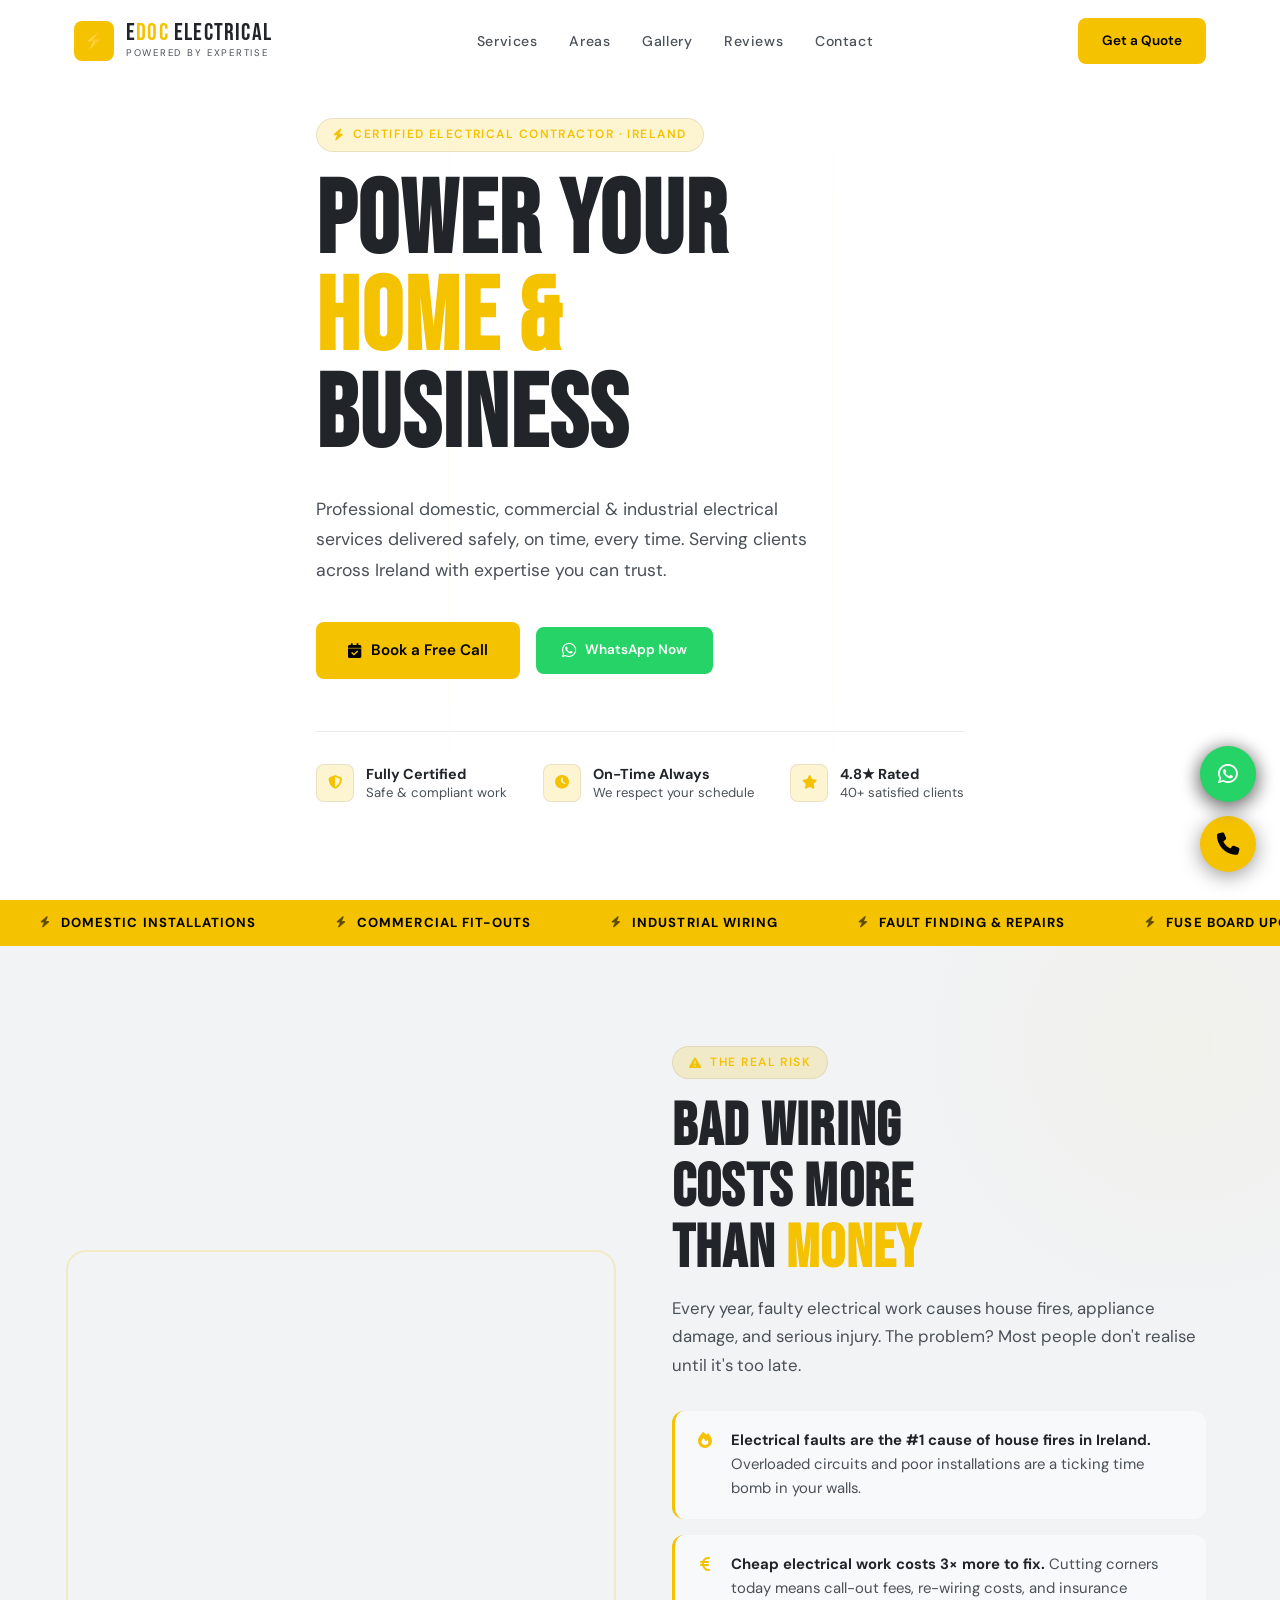
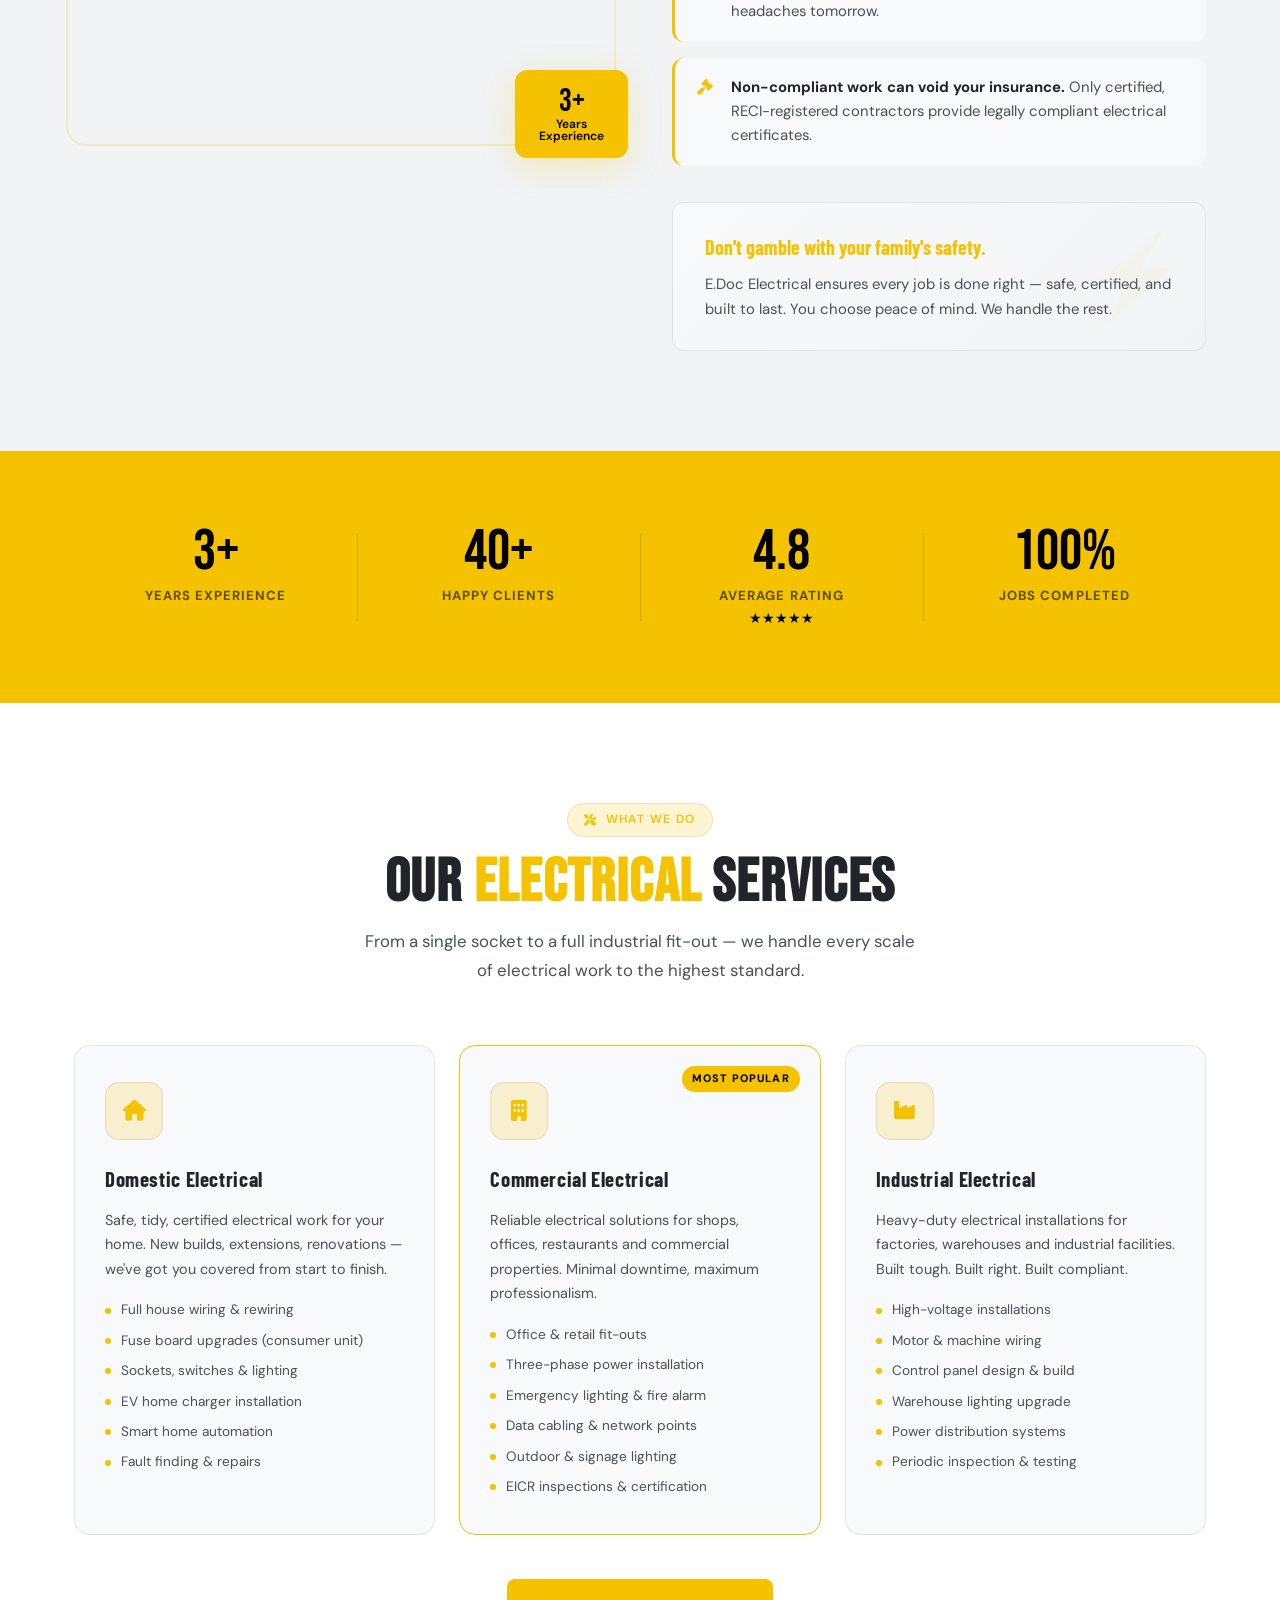
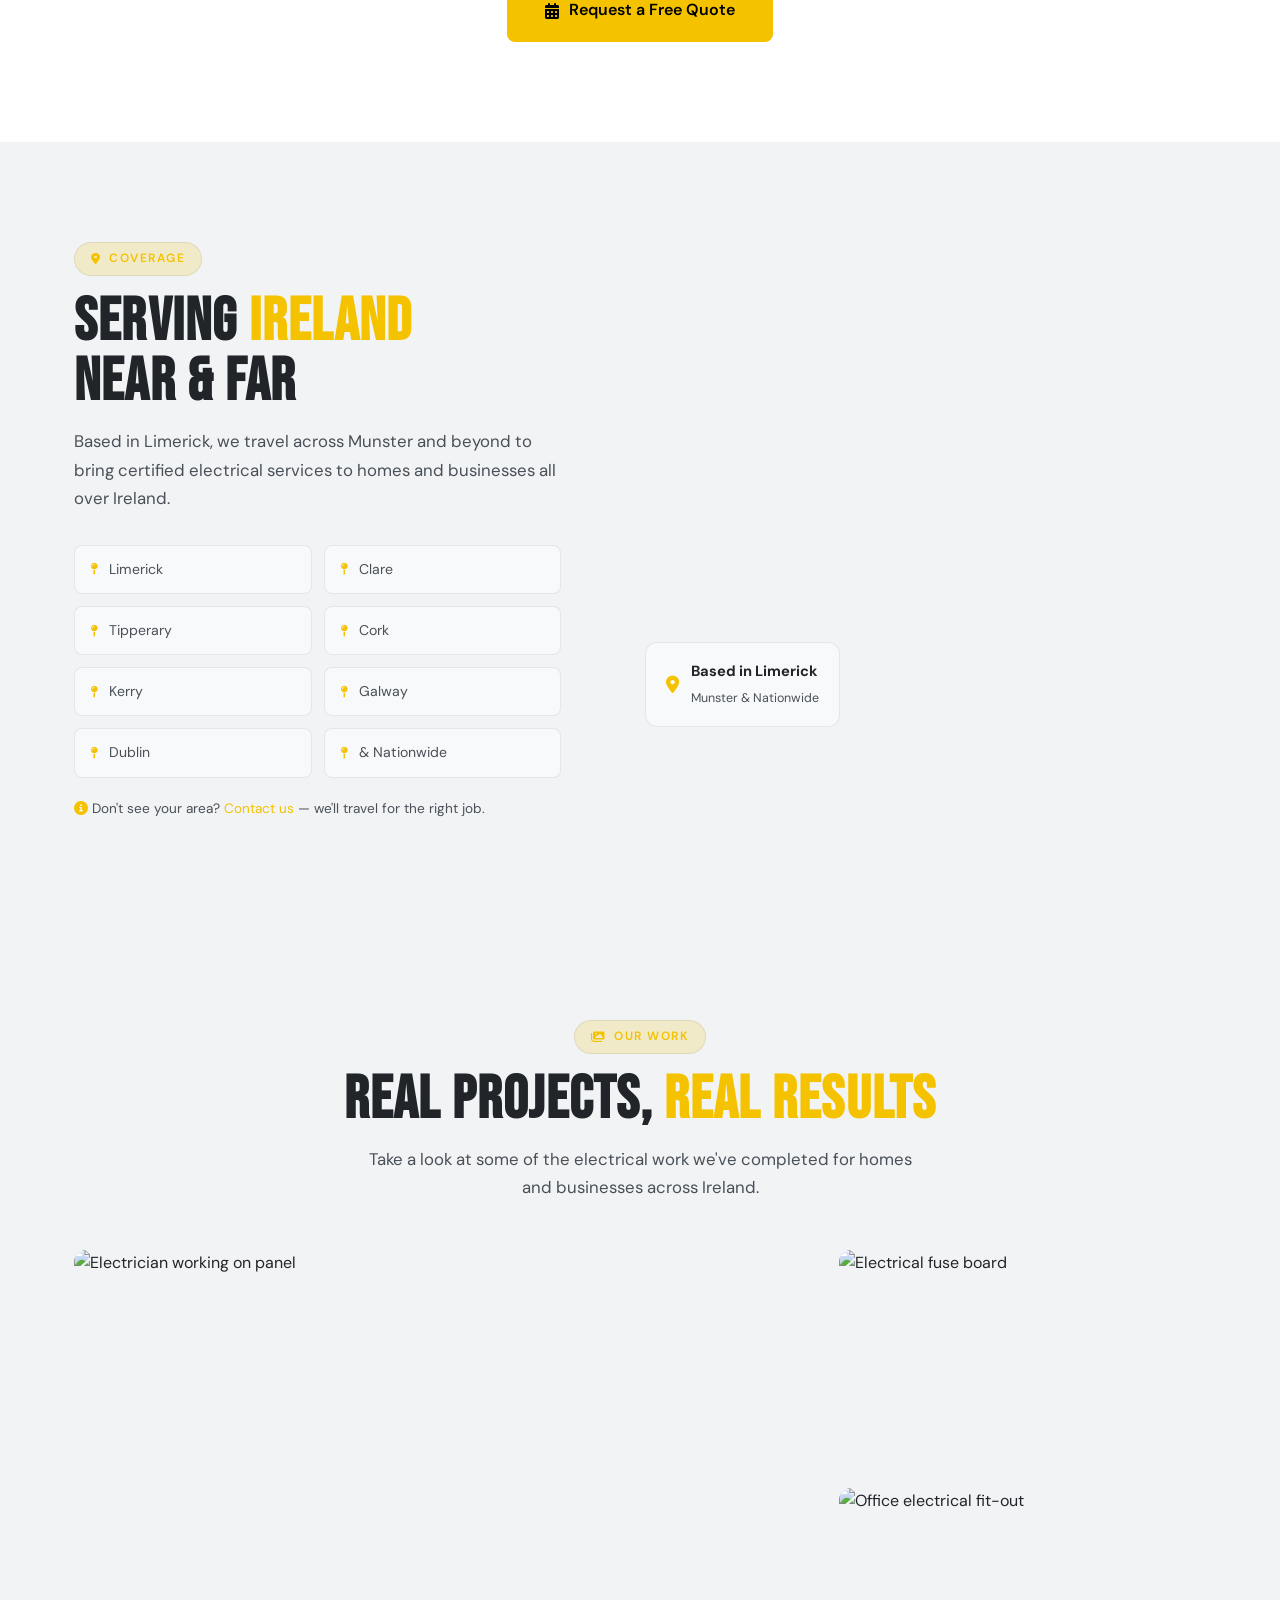
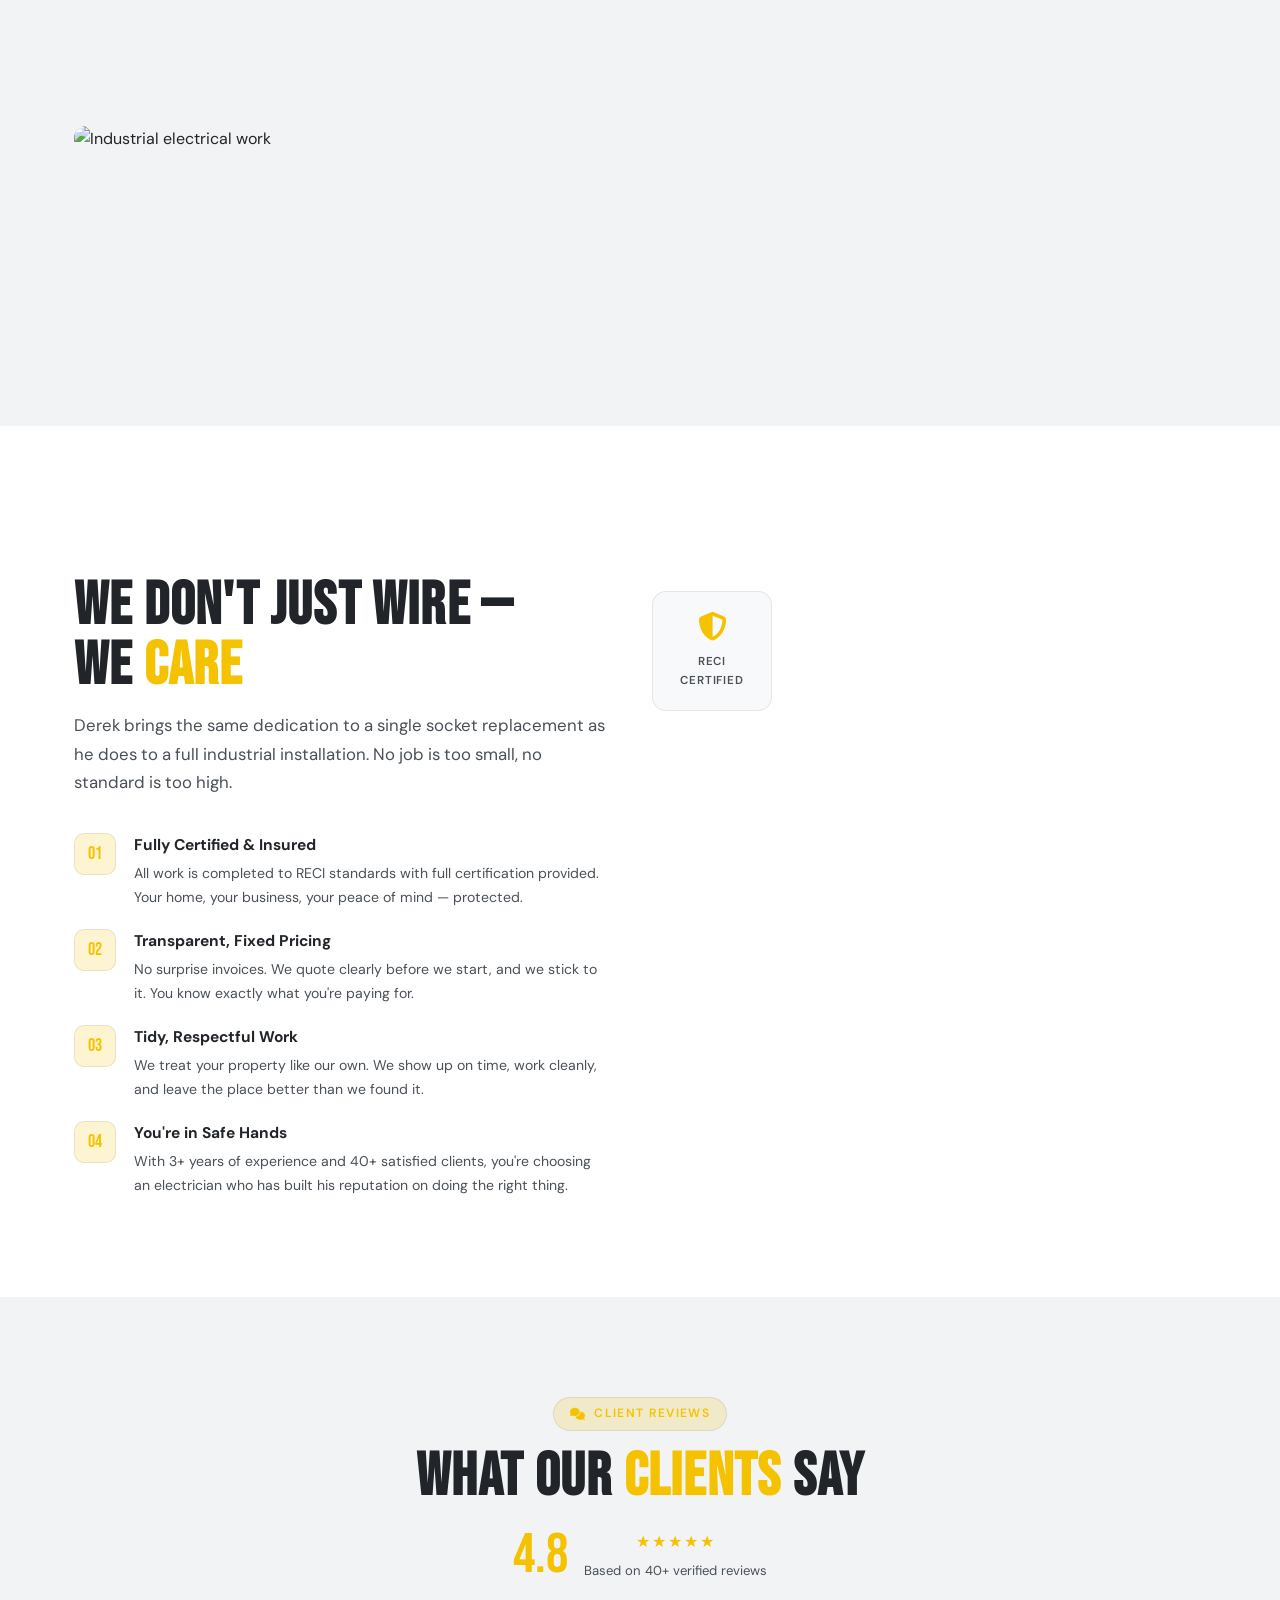
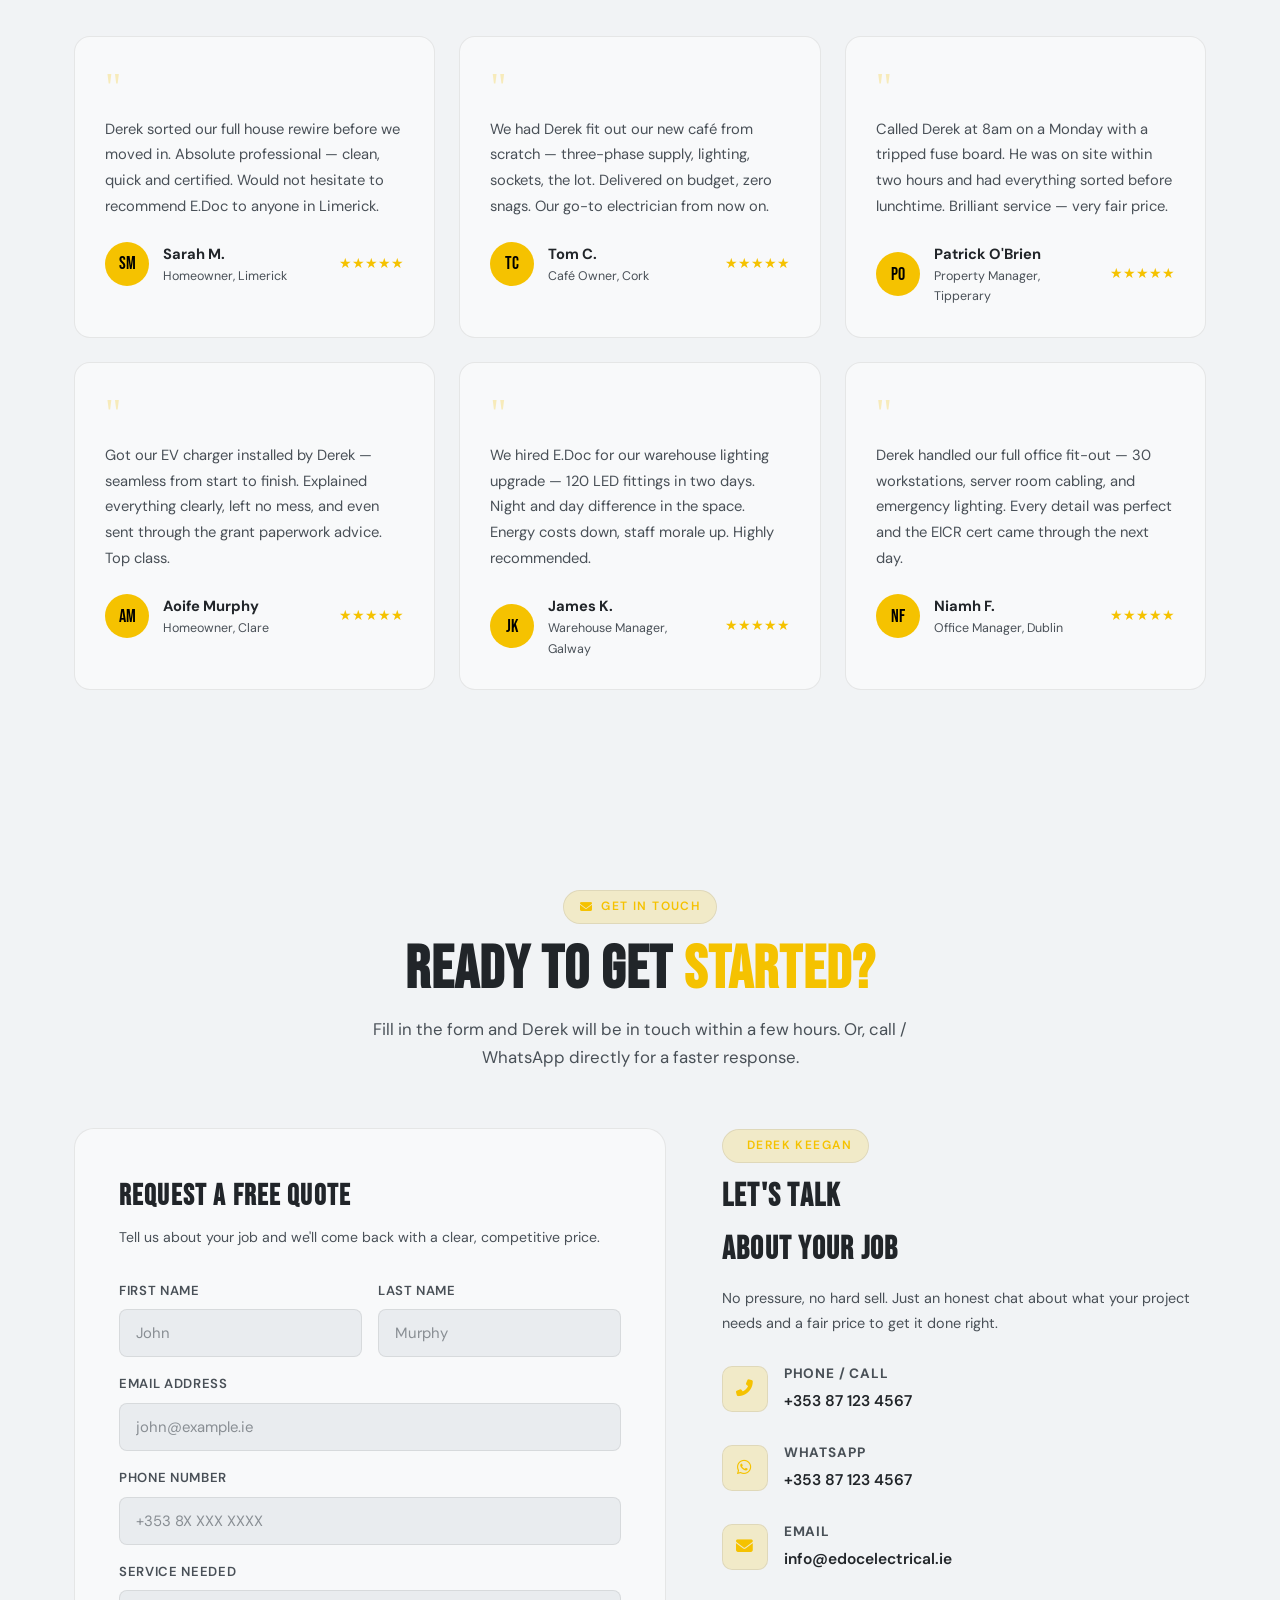
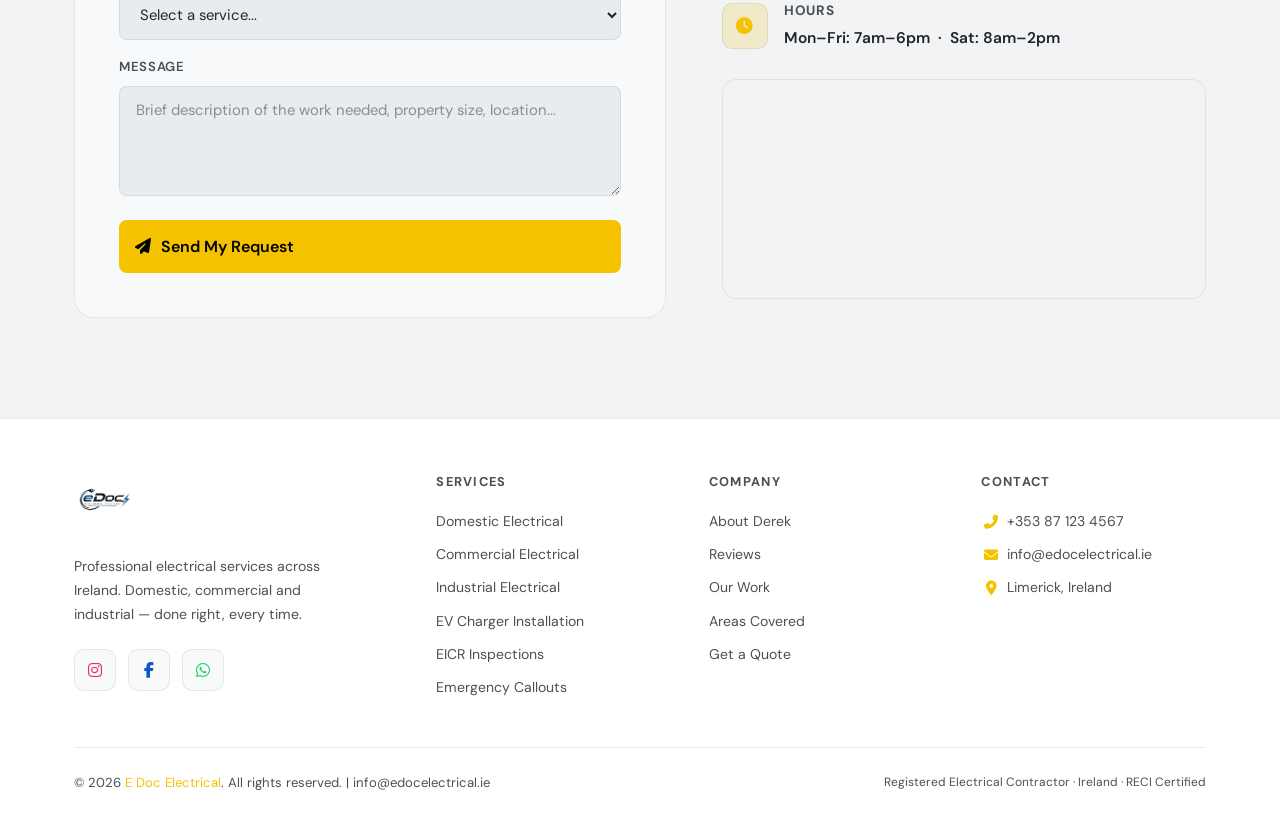
==== commit 994091f5: "Implement WhatsApp redirect for contact form" ====
--- a/index.html
+++ b/index.html
@@ -614,27 +614,27 @@
           <div class="form-row">
             <div class="field">
               <label>First Name</label>
-              <input type="text" placeholder="John" required />
+              <input type="text" id="firstName" placeholder="John" required />
             </div>
             <div class="field">
               <label>Last Name</label>
-              <input type="text" placeholder="Murphy" required />
+              <input type="text" id="lastName" placeholder="Murphy" required />
             </div>
           </div>
 
           <div class="field">
             <label>Email Address</label>
-            <input type="email" placeholder="john@example.ie" required />
+            <input type="email" id="email" placeholder="john@example.ie" required />
           </div>
 
           <div class="field">
             <label>Phone Number</label>
-            <input type="tel" placeholder="+353 8X XXX XXXX" />
+            <input type="tel" id="phone" placeholder="+353 8X XXX XXXX" />
           </div>
 
           <div class="field">
             <label>Service Needed</label>
-            <select required>
+            <select id="service" required>
               <option value="" disabled selected>Select a service...</option>
               <option>Domestic — Full Rewire</option>
               <option>Domestic — Fuse Board Upgrade</option>
@@ -650,7 +650,7 @@
 
           <div class="field">
             <label>Message</label>
-            <textarea placeholder="Brief description of the work needed, property size, location..."></textarea>
+            <textarea id="message" placeholder="Brief description of the work needed, property size, location..."></textarea>
           </div>
 
           <button type="submit" class="btn btn-primary form-submit">
